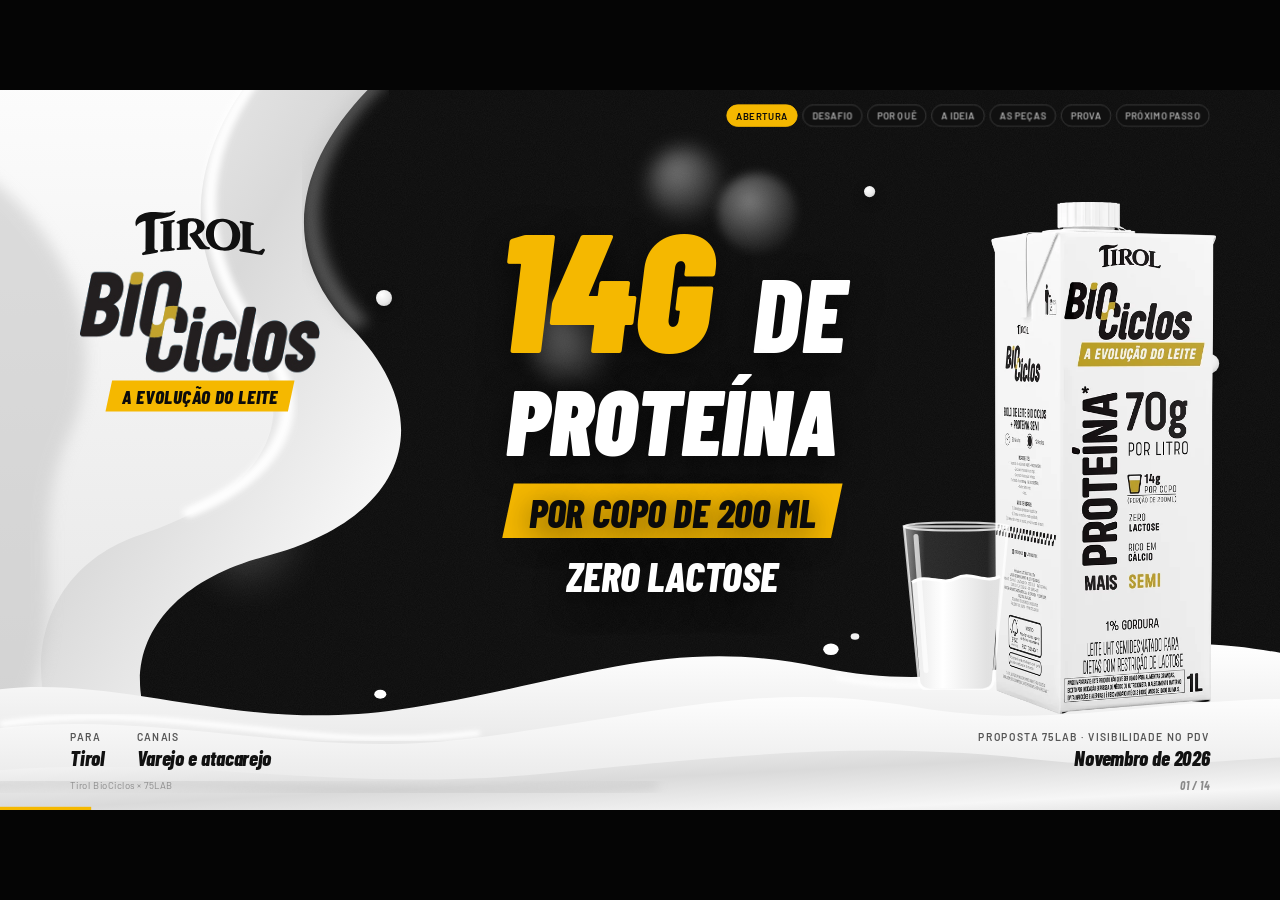
==== apresentacao/index.html @ 39fac4a0 "Display caixa de leite na tela 10 Co-Authored-By: Claude Opus 5.5 <noreply@anthropic.com> Claude-Ses" ====
<!doctype html>
<html lang="pt-BR">
<head>
<meta charset="utf-8">
<meta name="viewport" content="width=device-width, initial-scale=1">
<title>Tirol × 75LAB · Visibilidade no PDV · Proposta</title>
<meta name="description" content="Proposta da 75LAB para a Tirol: um sistema de PDV que faz o BioCiclos + Proteína ser visto, entendido e escolhido no varejo e no atacarejo.">
<meta name="robots" content="noindex">
<meta property="og:title" content="Tirol BioCiclos × 75LAB · 14 g de proteína por copo">
<meta property="og:description" content="Proposta 75LAB: o sistema de PDV que transforma o benefício do BioCiclos + Proteína em reconhecimento imediato e facilidade de escolha.">
<meta property="og:image" content="../assets/img/packs/biociclos-proteina.webp">
<meta name="theme-color" content="#0b0b0b">
<link rel="preconnect" href="https://fonts.googleapis.com">
<link rel="preconnect" href="https://fonts.gstatic.com" crossorigin>
<link href="https://fonts.googleapis.com/css2?family=Barlow+Condensed:ital,wght@0,600;0,800;1,600;1,700;1,800;1,900&family=Barlow:wght@400;500;600;700&display=swap" rel="stylesheet">
<link rel="stylesheet" href="../assets/css/deck.css?v=20261125k">
<link rel="stylesheet" href="comercial.css?v=20261125k">
</head>
<body>

<!-- elementos gráficos desenhados em SVG (inspirados no KV) -->
<svg width="0" height="0" style="position:absolute" aria-hidden="true">
  <defs>
    <linearGradient id="lg-a" x1="0" y1="0" x2="0" y2="1"><stop offset="0" stop-color="#ffffff"/><stop offset=".5" stop-color="#ececec"/><stop offset="1" stop-color="#c6c6c6"/></linearGradient>
    <linearGradient id="lg-b" x1="0" y1="0" x2="1" y2="1"><stop offset="0" stop-color="#ffffff"/><stop offset=".45" stop-color="#d9d9d9"/><stop offset=".75" stop-color="#f7f7f7"/><stop offset="1" stop-color="#cfcfcf"/></linearGradient>
    <linearGradient id="lg-c" x1="0" y1="0" x2="0" y2="1"><stop offset="0" stop-color="#fdfdfd"/><stop offset="1" stop-color="#e2e2e2"/></linearGradient>
    <linearGradient id="lg-vidro" x1="0" y1="0" x2="1" y2="0"><stop offset="0" stop-color="#fff" stop-opacity=".55"/><stop offset=".2" stop-color="#fff" stop-opacity=".12"/><stop offset=".8" stop-color="#fff" stop-opacity=".08"/><stop offset="1" stop-color="#fff" stop-opacity=".45"/></linearGradient>
    <linearGradient id="lg-leite" x1="0" y1="0" x2="1" y2="0"><stop offset="0" stop-color="#e4e4e4"/><stop offset=".35" stop-color="#ffffff"/><stop offset="1" stop-color="#d6d6d6"/></linearGradient>
    <filter id="f-suave" x="-10%" y="-10%" width="120%" height="120%"><feGaussianBlur stdDeviation="7"/></filter>
    <filter id="f-brilho" x="-10%" y="-10%" width="120%" height="120%"><feGaussianBlur stdDeviation="3"/></filter>
  </defs>
  <symbol id="onda" viewBox="0 0 1600 300" preserveAspectRatio="none">
    <path d="M0,110 C170,50 310,170 520,128 C720,88 830,10 1010,62 C1170,108 1270,36 1410,26 C1510,20 1565,52 1600,46 L1600,300 L0,300Z" fill="url(#lg-a)"/>
    <path d="M0,168 C220,112 390,212 610,172 C830,134 940,82 1120,124 C1290,164 1410,104 1600,112 L1600,300 L0,300Z" fill="url(#lg-c)"/>
    <path d="M60,150 C260,110 400,200 610,165" fill="none" stroke="#fff" stroke-width="9" stroke-linecap="round" opacity=".95" filter="url(#f-brilho)"/>
    <path d="M1030,78 C1170,118 1270,50 1410,40" fill="none" stroke="#fff" stroke-width="7" stroke-linecap="round" opacity=".9" filter="url(#f-brilho)"/>
    <path d="M0,230 C260,190 430,262 690,228 C910,200 1060,176 1260,206 C1410,228 1510,198 1600,202 L1600,300 L0,300Z" fill="url(#lg-b)" opacity=".95"/>
    <path d="M0,250 C300,220 520,280 820,246" fill="none" stroke="#bdbdbd" stroke-width="18" opacity=".35" filter="url(#f-suave)"/>
    <circle cx="1022" cy="34" r="9" fill="#fff"/><circle cx="1050" cy="14" r="5" fill="#f2f2f2"/><circle cx="498" cy="104" r="7" fill="#fff"/><circle cx="1436" cy="10" r="6" fill="#fff"/>
  </symbol>
  <symbol id="redemoinho" viewBox="0 0 600 900" preserveAspectRatio="none">
    <path d="M0,0 L440,0 C340,90 300,210 380,310 C470,420 430,530 300,570 C190,605 150,705 215,805 C245,850 205,885 160,900 L0,900Z" fill="url(#lg-b)"/>
    <path d="M0,0 L310,0 C225,110 220,225 285,325 C345,425 285,505 185,545 C95,580 65,690 115,800 C130,840 90,880 60,900 L0,900Z" fill="url(#lg-c)"/>
    <path d="M0,110 C120,190 160,330 115,440 C75,550 125,650 65,760 L0,800Z" fill="#c4c4c4" opacity=".55" filter="url(#f-suave)"/>
    <path d="M300,20 C230,120 235,230 300,330 C350,410 310,480 230,520" fill="none" stroke="#fff" stroke-width="12" stroke-linecap="round" opacity=".95" filter="url(#f-brilho)"/>
    <path d="M410,30 C330,120 320,220 390,310" fill="none" stroke="#bcbcbc" stroke-width="16" opacity=".45" filter="url(#f-suave)"/>
  </symbol>
  <!-- copo de leite -->
  <symbol id="copo-leite" viewBox="0 0 120 170">
    <path d="M16,62 C30,52 46,66 60,58 C74,50 90,64 104,56 L96,160 C95,166 90,168 84,168 L36,168 C30,168 25,166 24,160Z" fill="url(#lg-leite)"/>
    <path d="M16,62 C30,52 46,66 60,58 C74,50 90,64 104,56" fill="none" stroke="#fff" stroke-width="3"/>
    <path d="M8,6 L112,6 L97,162 C96,168 90,170 84,170 L36,170 C30,170 24,168 23,162Z" fill="url(#lg-vidro)" stroke="#fff" stroke-opacity=".75" stroke-width="2.5"/>
    <path d="M20,16 L30,150" stroke="#fff" stroke-opacity=".7" stroke-width="5" stroke-linecap="round"/>
    <ellipse cx="60" cy="6" rx="52" ry="4" fill="none" stroke="#fff" stroke-opacity=".8" stroke-width="2"/>
  </symbol>
  <!-- ícones (traço) -->
  <symbol id="i-olho" viewBox="0 0 48 48"><path d="M3 24s8-14 21-14 21 14 21 14-8 14-21 14S3 24 3 24z" fill="none" stroke="currentColor" stroke-width="3.5" stroke-linejoin="round"/><circle cx="24" cy="24" r="7" fill="currentColor"/></symbol>
  <symbol id="i-lamp" viewBox="0 0 48 48"><path d="M24 5a14 14 0 0 0-8 25.5c1.5 1.2 2.5 3 2.5 5V37h11v-1.5c0-2 1-3.8 2.5-5A14 14 0 0 0 24 5z" fill="none" stroke="currentColor" stroke-width="3.5" stroke-linejoin="round"/><path d="M18 42h12" stroke="currentColor" stroke-width="3.5" stroke-linecap="round"/></symbol>
  <symbol id="i-carrinho" viewBox="0 0 48 48"><path d="M4 7h6l5 24h24l4-16H13" fill="none" stroke="currentColor" stroke-width="3.5" stroke-linejoin="round" stroke-linecap="round"/><circle cx="18" cy="39" r="3.5" fill="currentColor"/><circle cx="35" cy="39" r="3.5" fill="currentColor"/></symbol>
  <symbol id="i-copo" viewBox="0 0 48 48"><path d="M10 6h28l-3.5 36h-21z" fill="none" stroke="currentColor" stroke-width="3.5" stroke-linejoin="round"/><path d="M12.5 20h23l-2 21h-19z" fill="currentColor"/></symbol>
  <symbol id="i-longe" viewBox="0 0 48 48"><path d="M4 24h40M36 16l8 8-8 8M12 16l-8 8 8 8" fill="none" stroke="currentColor" stroke-width="3.5" stroke-linecap="round" stroke-linejoin="round"/></symbol>
  <symbol id="i-mao" viewBox="0 0 48 48"><path d="M16 26V10a3 3 0 0 1 6 0v12V7a3 3 0 0 1 6 0v15V10a3 3 0 0 1 6 0v18c0 9-5 15-13 15-6 0-9-3-12-8l-4-7a3 3 0 0 1 5-3l4 5" fill="none" stroke="currentColor" stroke-width="3.2" stroke-linecap="round" stroke-linejoin="round"/></symbol>
  <symbol id="i-stopper" viewBox="0 0 48 48"><path d="M4 30h40" stroke="currentColor" stroke-width="3.5" stroke-linecap="round"/><rect x="18" y="8" width="14" height="22" rx="2" fill="none" stroke="currentColor" stroke-width="3.5"/><path d="M25 30v10" stroke="currentColor" stroke-width="3.5"/></symbol>
  <symbol id="i-regua" viewBox="0 0 48 48"><rect x="3" y="18" width="42" height="12" rx="2" fill="none" stroke="currentColor" stroke-width="3.5"/><path d="M11 18v6M19 18v4M27 18v6M35 18v4" stroke="currentColor" stroke-width="3"/></symbol>
  <symbol id="i-wobbler" viewBox="0 0 48 48"><path d="M24 4v14" stroke="currentColor" stroke-width="3.5" stroke-linecap="round"/><circle cx="24" cy="30" r="13" fill="none" stroke="currentColor" stroke-width="3.5"/><path d="M18 30h12" stroke="currentColor" stroke-width="3.5" stroke-linecap="round"/></symbol>
  <symbol id="i-preco" viewBox="0 0 48 48"><path d="M26 5h15v15L21 40 6 25z" fill="none" stroke="currentColor" stroke-width="3.5" stroke-linejoin="round"/><circle cx="34" cy="13" r="3" fill="currentColor"/></symbol>
  <symbol id="i-testeira" viewBox="0 0 48 48"><rect x="4" y="5" width="40" height="12" rx="2" fill="currentColor"/><path d="M8 17v26M40 17v26M8 27h32M8 37h32" stroke="currentColor" stroke-width="3.5"/></symbol>
  <symbol id="i-ponta" viewBox="0 0 48 48"><path d="M12 4h24v40H12z" fill="none" stroke="currentColor" stroke-width="3.5"/><path d="M12 14h24" stroke="currentColor" stroke-width="6"/><path d="M12 24h24M12 34h24" stroke="currentColor" stroke-width="3"/></symbol>
  <symbol id="i-caixa" viewBox="0 0 48 48"><path d="M14 4h14l6 8v32H14z" fill="none" stroke="currentColor" stroke-width="3.5" stroke-linejoin="round"/><rect x="21" y="2" width="6" height="4" fill="currentColor"/><path d="M18 22h12M18 30h8" stroke="currentColor" stroke-width="3.5" stroke-linecap="round"/></symbol>
  <symbol id="i-cereal" viewBox="0 0 48 48"><path d="M5 22h38c0 11-8 19-19 19S5 33 5 22z" fill="none" stroke="currentColor" stroke-width="3.5" stroke-linejoin="round"/><circle cx="16" cy="17" r="3" fill="currentColor"/><circle cx="25" cy="15" r="3" fill="currentColor"/><circle cx="33" cy="18" r="3" fill="currentColor"/></symbol>
  <symbol id="i-vitamina" viewBox="0 0 48 48"><path d="M12 14h24l-3 30H15z" fill="none" stroke="currentColor" stroke-width="3.5" stroke-linejoin="round"/><path d="M27 14l6-11" stroke="currentColor" stroke-width="3.5" stroke-linecap="round"/><path d="M14 24h20" stroke="currentColor" stroke-width="3"/></symbol>
  <symbol id="i-cafe" viewBox="0 0 48 48"><path d="M7 16h28v14a12 12 0 0 1-12 12h-4A12 12 0 0 1 7 30z" fill="none" stroke="currentColor" stroke-width="3.5"/><path d="M35 20h3a5 5 0 0 1 0 10h-3" fill="none" stroke="currentColor" stroke-width="3.5"/><path d="M15 4c-2 3 2 5 0 8M23 4c-2 3 2 5 0 8" fill="none" stroke="currentColor" stroke-width="3" stroke-linecap="round"/></symbol>
  <symbol id="i-ferramenta" viewBox="0 0 48 48"><path d="M30 6a10 10 0 0 0-9 14L6 35l7 7 15-15a10 10 0 0 0 14-9l-6 6-6-2-2-6z" fill="none" stroke="currentColor" stroke-width="3.5" stroke-linejoin="round"/></symbol>
  <symbol id="i-recarga" viewBox="0 0 48 48"><path d="M40 24a16 16 0 1 1-5-11.6M40 6v10H30" fill="none" stroke="currentColor" stroke-width="3.5" stroke-linecap="round" stroke-linejoin="round"/></symbol>
  <symbol id="i-leve" viewBox="0 0 48 48"><path d="M6 40C10 18 24 8 42 6c-2 18-12 32-34 36" fill="none" stroke="currentColor" stroke-width="3.5" stroke-linejoin="round"/><path d="M8 40L28 20" stroke="currentColor" stroke-width="3.5" stroke-linecap="round"/></symbol>
  <symbol id="i-troca" viewBox="0 0 48 48"><path d="M8 16h30l-7-7M40 32H10l7 7" fill="none" stroke="currentColor" stroke-width="3.5" stroke-linecap="round" stroke-linejoin="round"/></symbol>
  <symbol id="i-plano" viewBox="0 0 48 48"><path d="M4 14l20-8 20 8-20 8z M4 24l20 8 20-8 M4 34l20 8 20-8" fill="none" stroke="currentColor" stroke-width="3.2" stroke-linejoin="round"/></symbol>
</svg>

<div id="stage" aria-live="polite">

  <header id="topo">
    <div class="marcas"><img src="../assets/img/logos/tirol-preto.svg" alt="Tirol"><span>×</span><img class="lab" src="../assets/img/logos/75lab-logo-preto.svg" alt="75LAB"></div>
    <nav id="trilha" aria-label="Capítulos"></nav>
  </header>
  <div class="zona ant" aria-hidden="true"></div>
  <div class="zona prox" aria-hidden="true"></div>

  <!-- 01 ===================================================== CAPA -->
  <section class="slide capa dark" id="capa" data-cap="Abertura" data-title="Tirol BioCiclos × 75LAB">
    <svg class="leite lado" aria-hidden="true" style="--p:-10"><use href="#redemoinho"/></svg>
    <svg class="leite baixo" aria-hidden="true" style="height:240px"><use href="#onda"/></svg>
    <span class="gota flut" style="--p:40;left:470px;top:250px;width:20px;height:20px"></span>
    <span class="gota flut d2" style="--p:40;left:1080px;top:120px;width:14px;height:14px"></span>
    <span class="gota flut d3" style="--p:40;left:1500px;top:330px;width:24px;height:24px"></span>
    <div class="lock rv" style="--p:-14">
      <img class="t" src="../assets/img/logos/tirol-preto.svg" alt="Tirol">
      <img class="b so-desk" src="../assets/img/logos/biociclos-preto.png" alt="BioCiclos"><img class="b so-m" src="../assets/img/logos/biociclos-branco.png" alt="BioCiclos">
      <div class="tag-evo"><span>A evolução do leite</span></div>
    </div>
    <div class="kvtxt rv" style="--p:-8">
      <span class="n">14G <small>DE</small></span>
      <span class="p">Proteína</span>
      <span class="faixa"><span>Por copo de 200 ml</span></span>
      <span class="zl">Zero lactose</span>
    </div>
    <img class="pack rv flut" style="--p:22" src="../assets/img/packs/biociclos-proteina.webp" alt="Embalagem Tirol BioCiclos + Proteína, 1 litro">
    <svg class="copo rv" style="--p:34" viewBox="0 0 120 170" aria-hidden="true"><use href="#copo-leite"/></svg>
    <div class="meta rv">
      <div>Para<b>Tirol</b></div>
      <div>Canais<b>Varejo e atacarejo</b></div>
      <div class="prop">Proposta 75LAB · Visibilidade no PDV<b>Novembro de 2026</b></div>
    </div>
    <aside class="roteiro">Obrigado pelo tempo. Vocês nos pediram materiais para dar mais visibilidade ao BioCiclos + Proteína no varejo e no atacarejo. A nossa resposta cabe nesta tela: 14 g de proteína por copo de 200 ml, zero lactose, com a cara do BioCiclos. Em seguida: o desafio, por que agora, a ideia, as peças no PDV, como provamos e o próximo passo.</aside>
  </section>

  <!-- 02 ===================================================== QUEM SOMOS -->
  <section class="slide" id="quem" data-cap="Abertura" data-title="Quem é a 75LAB">
    <span class="marca-dagua" aria-hidden="true" style="--p:-30">75</span>
    <div class="quem-grid">
      <div>
        <p class="eyebrow rv"><span>Quem somos</span></p>
        <h2 class="rv" style="font-size:78px">Não somos agência. <em>Somos aceleradora de trade.</em></h2>
        <div class="fluxo-75 rv"><span>Intenção</span><span>Imersão</span><span>Solução</span><span>Execução</span><span class="ok">Resultado</span></div>
      </div>
      <div class="nums rv">
        <div><b><span data-conta="95">95</span><small>%</small></b><span>projetos aprovados</span></div>
        <div><b>−<span data-conta="25">25</span><small>%</small></b><span>no custo de produção</span></div>
        <div><b><span data-conta="15">15</span> mil<small>+</small></b><span>PDVs positivados</span></div>
        <div><b><span data-conta="15">15</span><small>+</small></b><span>anos de trade</span></div>
      </div>
    </div>
    <div class="logos rv" style="margin-top:20px">
      <div><img src="../assets/img/clientes/parmalat.png" alt="Parmalat"></div>
      <div><img src="../assets/img/clientes/polenghi.png" alt="Polenghi"></div>
      <div><img src="../assets/img/clientes/3coracoes.png" alt="3 Corações"></div>
      <div><img src="../assets/img/clientes/unilever.png" alt="Unilever"></div>
      <div><img src="../assets/img/clientes/hersheys.png" alt="Hershey’s"></div>
      <div><img src="../assets/img/clientes/seara.png" alt="Seara"></div>
      <div><img src="../assets/img/clientes/madalena.png" alt="Madalena"></div>
    </div>
    <aside class="roteiro">Antes da proposta, quem somos. A 75LAB não é uma agência tradicional, é uma aceleradora de trade: partimos da intenção da marca, fazemos imersão, desenhamos a solução, executamos e entregamos resultado. São 95% dos projetos aprovados, até 25% a menos no custo de produção, mais de 15 mil pontos de venda positivados e mais de 15 anos de trade. E conhecemos bem o corredor de lácteos: Parmalat, Polenghi e 3 Corações estão na nossa carteira.</aside>
  </section>

  <!-- 03 ===================================================== DESAFIO -->
  <section class="slide dark" id="desafio" data-cap="Desafio" data-title="O desafio">
    <span class="marca-dagua" aria-hidden="true" style="--p:-30">?</span>
    <p class="eyebrow rv"><span>O desafio</span></p>
    <p class="pedido rv">O pedido: <s>réguas, stoppers, blocos de marca e testeiras</s> → o que vamos resolver:</p>
    <p class="frase rv" style="font-size:58px;color:#fff;margin-top:14px;max-width:1350px">O shopper pode estar aberto a um leite com mais proteína, mas <em>não consegue perceber, entender e justificar</em> essa escolha enquanto compra leite.</p>
    <div class="passos3">
      <div class="on rv"><svg class="ico"><use href="#i-olho"/></svg><span class="n">01</span><h3>Ser visto</h3><p>A caixa branca se perde entre outras caixas claras do corredor.</p></div>
      <div class="on rv"><svg class="ico"><use href="#i-lamp"/></svg><span class="n">02</span><h3>Ser entendido</h3><p>“70 g por litro” exige conta. A porção do dia a dia não.</p></div>
      <div class="on rv"><svg class="ico"><use href="#i-carrinho"/></svg><span class="n">03</span><h3>Ser escolhido</h3><p>Leite é compra no automático, e o preço é comparado.</p></div>
    </div>
    <aside class="roteiro">O pedido de vocês foi claro: réguas, stoppers, blocos de marca e testeiras. Mas o problema não é falta de material. O shopper pode até estar aberto a um leite com mais proteína, mas no corredor ele está comprando leite, no automático. Então organizamos o trabalho em três tarefas: ser visto, porque a caixa branca se perde entre outras caixas claras; ser entendido, porque 70 g por litro exige conta; e ser escolhido, porque leite é compra habitual e o preço é comparado.</aside>
  </section>

  <!-- 04 ===================================================== POR QUE AGORA -->
  <section class="slide" id="agora" data-cap="Por quê" data-title="Por que agora">
    <p class="eyebrow rv"><span>Por que agora</span></p>
    <h2 class="rv">A proteína entrou na rotina. <em>E na gôndola de todo mundo.</em></h2>
    <div class="corpo">
      <div class="split" style="grid-template-columns:.8fr 1.4fr;gap:60px;align-items:center">
        <div style="display:grid;gap:30px">
          <div class="stat rv"><b>+<span data-conta="12">12</span><small>%</small></b><p>em valor para produtos com proteína adicionada, no ano móvel até o 1º trimestre de 2026.</p></div>
          <div class="stat rv"><b><span data-conta="21">21</span><small>% dos lares</small></b><p>12,8 milhões de lares já compram produtos com proteína adicionada.</p></div>
        </div>
        <div class="rv">
          <h4 style="margin-bottom:16px">Proteína comunicada por copo de 200 ml · leite UHT 1 L</h4>
          <div class="barras">
            <div class="barra tirol"><div class="nome">Tirol BioCiclos<small>+ Proteína · zero lactose</small></div><div class="trilho"><div class="val" style="width:100%">14 g</div></div></div>
            <div class="barra"><div class="nome">Camponesa<small>Proteína Zero Lactose</small></div><div class="trilho"><div class="val" style="width:100%">14 g</div></div></div>
            <div class="barra"><div class="nome">Itambé<small>Protein · zero lactose</small></div><div class="trilho"><div class="val" style="width:71.4%">10 g</div></div></div>
            <div class="barra"><div class="nome">Piracanjuba<small>Zero Lactose +Protein</small></div><div class="trilho"><div class="val" style="width:71.4%">10 g</div></div></div>
          </div>
        </div>
      </div>
      <div class="insight-bar rv"><svg class="ico" style="width:46px;height:46px;color:var(--y);flex:none"><use href="#i-lamp"/></svg><p class="frase">Quando todos falam de proteína, <em>o número sozinho deixa de diferenciar.</em></p></div>
      <p class="nota rv" style="margin-top:0">Worldpanel by Numerator, 13/10/2026 (proteína adicionada em diversas categorias, não só leite UHT); páginas oficiais de produto, consultadas em 19/11/2026. Piracanjuba comunica 10 g de proteína.</p>
    </div>
    <aside class="roteiro">Por que agora. A proteína saiu da academia e entrou na rotina: produtos com proteína adicionada cresceram 12% em valor e já estão em 21% dos lares, segundo a Worldpanel. E o estudo destaca que quem compra quer clareza da quantidade por porção. O outro lado é que a gôndola ficou cheia de proteína: a Camponesa comunica os mesmos 14 g por copo; Itambé e Piracanjuba, 10 g. O número continua importante, mas sozinho não diferencia. O que diferencia é a Tirol ser dona da associação entre marca, benefício e presença na gôndola.</aside>
  </section>

  <!-- 05 ===================================================== A IDEIA -->
  <section class="slide dark" id="ideia" data-cap="A ideia" data-title="A ideia">
    <svg class="leite baixo" aria-hidden="true" style="height:190px"><use href="#onda"/></svg>
    <p class="eyebrow rv"><span>A ideia</span></p>
    <h2 class="rv">Traduzir o benefício para <em>o copo de todo dia</em>.</h2>
    <div class="corpo">
      <div class="split" style="grid-template-columns:1fr 1.05fr;gap:50px;align-items:center">
        <div>
          <div class="traduz2 rv">
            <div class="de"><span class="num">70 g</span><small>por litro</small></div>
            <div class="seta">→</div>
            <svg class="copo flut" viewBox="0 0 120 170" aria-hidden="true"><use href="#copo-leite"/></svg>
            <div class="para">14 g<small>por copo de 200 ml</small></div>
          </div>
          <p class="rv" style="margin-top:24px;max-width:600px">O mesmo benefício da embalagem, na medida que o consumidor vive. Sempre “14 g” junto de “200 ml”, com <b style="color:#fff">zero lactose</b> como apoio.</p>
        </div>
        <div class="camadas">
          <div class="c1 rv"><h4>Mensagem principal</h4><div><div class="t">14 g no seu dia</div><p>Proteína na porção cotidiana, sem linguagem de academia.</p></div></div>
          <div class="rv"><h4>Reconhecimento</h4><div><div class="t">A evolução do leite</div><p>O território BioCiclos liga o PDV à linha e à embalagem.</p></div></div>
          <div class="rv"><h4>Camada funcional</h4><div><div class="t">Escolha sem dúvidas</div><p>Produto, benefício e preço numa única área de decisão.</p></div></div>
        </div>
      </div>
    </div>
    <aside class="roteiro">A ideia começa por uma tradução. A embalagem diz 70 g por litro, o que está correto, mas pede conta. Ninguém bebe um litro de uma vez; as pessoas bebem um copo. Então a mensagem do PDV é 14 g por copo de 200 ml, sempre com a porção junto do número, e zero lactose como apoio. Em cima disso, três camadas: a mensagem principal, 14 g no seu dia; o reconhecimento, com o território que a linha já tem, A evolução do leite; e a camada funcional, a escolha sem dúvidas, com produto, benefício e preço na mesma área de decisão.</aside>
  </section>

  <!-- 06 ===================================================== SISTEMA -->
  <section class="slide" id="sistema" data-cap="As peças" data-title="O sistema de peças">
    <p class="eyebrow rv"><span>Como vira PDV</span></p>
    <h2 class="rv">Uma linguagem, <em>duas arquiteturas</em>.</h2>
    <div class="corpo">
      <div class="sist">
        <div class="lado-c v rv">
          <span class="dist"><svg class="ico"><use href="#i-mao"/></svg> De perto · 1 a 3 m</span>
          <h3>Varejo · bloco de decisão</h3>
          <ul>
            <li><i><svg class="ico"><use href="#i-stopper"/></svg></i><div>Display retrátil e stopper<span>Param o olhar no trilho de preço.</span></div></li>
            <li><i><svg class="ico"><use href="#i-wobbler"/></svg></i><div>Wobblers de ocasião<span>Mostram onde os 14 g entram no dia.</span></div></li>
            <li><i><svg class="ico"><use href="#i-regua"/></svg></i><div>Régua e preço<span>Organizam a área de decisão.</span></div></li>
          </ul>
        </div>
        <div class="centro rv">
          <div class="anel" style="--p:14"><img class="pk flut" src="../assets/img/packs/biociclos-proteina.webp" alt="Embalagem BioCiclos + Proteína"></div>
          <img class="lg" src="../assets/img/logos/biociclos-preto.png" alt="BioCiclos">
          <p>Mesmo código visual<small>nos dois canais</small></p>
        </div>
        <div class="lado-c a rv">
          <span class="dist"><svg class="ico"><use href="#i-longe"/></svg> De longe · 5 a 8 m</span>
          <h3>Atacarejo · bloco de visibilidade</h3>
          <ul>
            <li><i><svg class="ico"><use href="#i-testeira"/></svg></i><div>Testeira<span>O KV no tamanho do corredor.</span></div></li>
            <li><i><svg class="ico"><use href="#i-ponta"/></svg></i><div>Ponta de gôndola<span>Bloco completo onde há espaço.</span></div></li>
            <li><i><svg class="ico"><use href="#i-caixa"/></svg></i><div>Display caixa de leite<span>A embalagem vira ponto de venda.</span></div></li>
          </ul>
        </div>
      </div>
    </div>
    <aside class="roteiro">Como isso vira ponto de venda. Uma só linguagem visual, o bloco BioCiclos, com duas arquiteturas. No varejo, o bloco é de decisão: o shopper está a um ou três metros, então usamos stoppers no trilho de preço, wobblers de ocasião e régua com preço. No atacarejo, o bloco é de visibilidade: o shopper decide de cinco a oito metros, então usamos testeira, ponta de gôndola e display de chão. Não é a mesma peça redimensionada; é a mesma linguagem para distâncias diferentes.</aside>
  </section>

  <!-- 07 ===================================================== GÔNDOLA -->
  <!-- 07 ===================================================== ABERTURA DAS PEÇAS -->
  <section class="slide dark" id="pecas" data-cap="As peças" data-title="As peças">
    <svg class="leite baixo" aria-hidden="true" style="height:170px"><use href="#onda"/></svg>
    <span class="gota flut" style="--p:40;left:820px;top:170px;width:16px;height:16px"></span>
    <span class="gota flut d2" style="--p:40;left:1470px;top:640px;width:22px;height:22px"></span>
    <div class="pecas-intro">
      <div class="pi-txt">
        <p class="eyebrow rv"><span>As peças</span></p>
        <h2 class="rv" style="font-size:84px;line-height:1">Do corredor <em>à mão do shopper</em>.</h2>
        <p class="rv" style="margin-top:18px;max-width:560px">Seis peças com a mesma linguagem do KV, pensadas para cada distância de leitura e para a operação real da loja.</p>
        <div class="pi-grupos rv">
          <div><span class="pi-dist"><svg class="ico"><use href="#i-mao"/></svg> Varejo · de perto</span>
            <ul><li><i>1</i>Display retrátil</li><li><i>2</i>Stopper 3D</li><li><i>3</i>Wobblers de ocasião</li></ul></div>
          <div><span class="pi-dist"><svg class="ico"><use href="#i-longe"/></svg> Atacarejo · de longe</span>
            <ul><li><i>4</i>Testeira sobre o volume</li><li><i>5</i>Ponta de gôndola</li><li><i>6</i>Display caixa de leite</li></ul></div>
        </div>
      </div>
      <div class="pi-colagem" aria-hidden="true">
        <figure class="slot foto f1 rv" data-slot="testeira-atacarejo" style="--p:10"><div class="vazio"></div></figure>
        <figure class="slot foto f2 rv" data-slot="display-retratil-aberto" style="--p:26"><div class="vazio"></div></figure>
        <figure class="slot foto f3 rv" data-slot="ponta-gondola" style="--p:16"><div class="vazio"></div></figure>
        <figure class="slot foto f4 rv" data-slot="stopper-copo" style="--p:34"><div class="vazio"></div></figure>
        <div class="pi-selo rv" style="--p:44"><b>6</b><span>peças<br>2 canais<br>3 kits</span></div>
      </div>
    </div>
    <aside class="roteiro">Agora, as peças. São seis, todas com a mesma linguagem do key visual, e cada uma pensada para uma distância de leitura. No varejo, de perto: o display retrátil, o stopper 3D e os wobblers de ocasião. No atacarejo, de longe: a testeira sobre o volume, a ponta de gôndola e o display em forma de caixa de leite. Elas se combinam em três kits, conforme o tamanho e o potencial de cada loja. Vamos ver uma a uma.</aside>
  </section>

  <section class="slide" id="gondola" data-cap="As peças" data-title="Varejo: display retrátil">
    <p class="eyebrow rv"><span>Varejo · display retrátil</span></p>
    <h2 class="rv">Fechado, ele sinaliza. <em>Puxado, ele explica.</em></h2>
    <div class="corpo">
      <div class="retr">
        <figure class="slot rv" data-slot="display-retratil-fechado"><span class="num">1</span><figcaption><span>Fechado no trilho</span></figcaption><div class="vazio"><b>Display retrátil fechado</b>assets/img/mpdv/display-retratil-fechado.webp</div></figure>
        <div class="seta-retr rv" aria-hidden="true"><span>Puxe</span><svg class="ico"><use href="#i-mao"/></svg></div>
        <figure class="slot rv" data-slot="display-retratil-aberto"><span class="num">2</span><figcaption class="y"><span>Aberto na mão</span></figcaption><div class="vazio"><b>Display retrátil aberto</b>assets/img/mpdv/display-retratil-aberto.webp</div></figure>
        <div class="retr-txt">
          <div class="passo rv"><i>1</i><div><h3>Sinaliza</h3><p>A mini embalagem BioCiclos e o copo “14 g por copo de 200 ml” ficam no trilho, ao lado do preço.</p></div></div>
          <div class="passo rv"><i>2</i><div><h3>Convida</h3><p>O “Puxe” transforma o olhar em gesto: o shopper interage com a marca.</p></div></div>
          <div class="passo rv"><i>3</i><div><h3>Explica</h3><p>A tira mostra café da manhã, vitamina e café com leite, com zero lactose, cálcio e 1% de gordura.</p></div></div>
          <div class="passo rv"><i>4</i><div><h3>Recolhe</h3><p>Ao soltar, volta ao lugar: não cobre o preço nem atrapalha a reposição.</p></div></div>
        </div>
      </div>
    </div>
    <aside class="roteiro">A primeira peça de gôndola é o display retrátil. Fechado, ele sinaliza: uma mini embalagem BioCiclos presa no trilho, ao lado do preço, com um copo que diz 14 g de proteína por copo de 200 ml. Quando o shopper puxa, ele explica: a tira desce mostrando onde esse leite entra no dia, no café da manhã, na vitamina e no café com leite, junto com zero lactose, cálcio e 1% de gordura. Ao soltar, ele recolhe sozinho, sem cobrir o preço e sem atrapalhar a reposição. É uma peça pequena que transforma o olhar em interação.</aside>
  </section>

  <!-- 08 ===================================================== WOBBLERS E STOPPER 3D -->
  <section class="slide dark" id="ocasioes" data-cap="As peças" data-title="Varejo: wobblers e stopper 3D">
    <p class="eyebrow rv"><span>Varejo · proteína na rotina</span></p>
    <h2 class="rv">Mostrar onde os 14 g entram <em>no dia a dia</em>.</h2>
    <div class="corpo">
      <div class="wob2">
        <div class="esq-w">
          <figure class="slot contain rv" data-slot="wobblers" style="background:#e9e9e5"><figcaption class="y"><span>Wobblers de ocasião</span></figcaption><div class="vazio"><b>Wobblers de ocasião</b>assets/img/mpdv/wobblers.jpg</div></figure>
          <div class="ocas3">
            <div class="rv"><svg class="ico"><use href="#i-cereal"/></svg><div><h3>No café da manhã</h3><p>A ocasião mais natural.</p></div></div>
            <div class="rv"><svg class="ico"><use href="#i-vitamina"/></svg><div><h3>Na vitamina</h3><p>Rotina mais nutritiva.</p></div></div>
            <div class="rv"><svg class="ico"><use href="#i-cafe"/></svg><div><h3>No café com leite</h3><p>O hábito de todo dia.</p></div></div>
          </div>
        </div>
        <figure class="slot rv" data-slot="stopper-copo"><figcaption class="y"><span>Stopper 3D</span></figcaption><div class="vazio"><b>Stopper 3D</b>assets/img/mpdv/stopper-copo.jpg</div></figure>
      </div>
    </div>
    <aside class="roteiro">Os wobblers trabalham a proteína na rotina. Em vez de falar com o atleta, mostram onde os 14 g entram no dia: no café da manhã, na vitamina e no café com leite. É assim que o produto conversa com quem compra leite por hábito. Cada wobbler leva a assinatura BioCiclos e a faixa com os 14 g por copo de 200 ml. Ao lado, o stopper 3D: a embalagem serve o copo e a porção de 200 ml vira imagem, sem cobrir o preço.</aside>
  </section>

  <!-- 09 ===================================================== ATACAREJO E DESTAQUE -->
  <section class="slide" id="atacarejo" data-cap="As peças" data-title="Atacarejo e lojas estratégicas">
    <p class="eyebrow rv"><span>Atacarejo e lojas estratégicas</span></p>
    <h2 class="rv">A mensagem precisa <em>chegar antes do shopper</em>.</h2>
    <div class="corpo">
      <div class="ata">
        <figure class="slot s1 rv" data-slot="testeira-atacarejo"><figcaption class="y"><span>Testeira sobre o volume</span></figcaption><div class="vazio"><b>Testeira de atacarejo</b>assets/img/mpdv/testeira-atacarejo.jpg</div></figure>
        <figure class="slot s2 rv" data-slot="ponta-gondola"><figcaption><span>Ponta de gôndola</span></figcaption><div class="vazio"><b>Ponta de gôndola</b>assets/img/mpdv/ponta-gondola.jpg</div></figure>
        <figure class="slot s3 rv" data-slot="display-chao"><figcaption class="y"><span>Display caixa de leite</span></figcaption><div class="vazio"><b>Display caixa de leite</b>assets/img/mpdv/display-chao.jpg</div></figure>
        <div class="txt">
          <div class="card preto rv"><span class="k">Leitura a 5–8 m</span><p>Tirol BioCiclos, 14 g por copo e zero lactose: o KV no tamanho do corredor.</p></div>
          <div class="card rv"><span class="k">Reposição livre</span><p>Não bloqueia mercadoria nem reabastecimento; respeita empilhamento e regras da rede.</p></div>
          <div class="card rv"><span class="k">Preço à vista</span><p>Embalagens e preço da loja continuam visíveis.</p></div>
          <div class="card rv"><span class="k">Cluster A</span><p>Ponta e display entram onde há espaço negociado e volume que justifique.</p></div>
        </div>
      </div>
    </div>
    <aside class="roteiro">No atacarejo, a lógica muda: o corredor é maior, o produto está em volume e o shopper decide andando. A mensagem precisa chegar antes dele. A testeira leva o key visual para o tamanho do corredor, lida de cinco a oito metros, sem bloquear mercadoria nem reposição e com o preço visível. Nas lojas estratégicas, onde há espaço negociado, o bloco cresce: a ponta de gôndola com o KV completo e o display em forma de caixa de leite, que transforma o próprio produto em ponto de venda.</aside>
  </section>

  <!-- 10 ===================================================== KITS -->
  <section class="slide dark" id="kits" data-cap="As peças" data-title="Kits por loja">
    <p class="eyebrow rv"><span>Como escala</span></p>
    <h2 class="rv">O kit certo para cada loja, <em>feito para a operação real</em>.</h2>
    <div class="corpo">
      <div class="kits3">
        <div class="card a rv"><span class="lt">A</span><h3>Estratégico</h3><p>Alto volume, espaço negociado e maior investimento.</p><div class="nivel"><i class="on"></i><i class="on"></i><i class="on"></i></div><div class="pecas"><span>Ponta de gôndola</span><span>Display caixa de leite</span><span>Testeira</span><span>Display retrátil</span><span>Wobblers</span></div></div>
        <div class="card rv"><span class="lt">B</span><h3>Intermediário</h3><p>Espaço limitado, mas exposição regular.</p><div class="nivel"><i class="on"></i><i class="on"></i><i></i></div><div class="pecas"><span>Display retrátil</span><span>Stopper 3D</span><span>Wobblers</span><span>Régua</span></div></div>
        <div class="card rv"><span class="lt">C</span><h3>Compacto</h3><p>Pouca área e restrição de instalação.</p><div class="nivel"><i class="on"></i><i></i><i></i></div><div class="pecas"><span>Display retrátil</span><span>Régua curta</span><span>Suporte de preço</span></div></div>
      </div>
      <div class="oper rv">
        <div><svg class="ico"><use href="#i-ferramenta"/></svg>Instala sem ferramenta</div>
        <div><svg class="ico"><use href="#i-preco"/></svg>Porta-preço livre</div>
        <div><svg class="ico"><use href="#i-recarga"/></svg>Reposição sem desmontar</div>
        <div><svg class="ico"><use href="#i-troca"/></svg>Comunicação substituível</div>
        <div><svg class="ico"><use href="#i-plano"/></svg>Transporte planificado</div>
        <div><svg class="ico"><use href="#i-leve"/></svg>Sem LED, telas ou sensores</div>
      </div>
    </div>
    <aside class="roteiro">Para escalar, nem toda loja recebe tudo. Três clusters: A, as lojas estratégicas, com ponta, display, testeira e as peças de gôndola; B, as intermediárias, com stoppers, wobblers e régua; C, as compactas, com o stopper embalagem, régua curta ou suporte de preço. E toda peça é pensada para a loja real: instala sem ferramenta, deixa o preço livre, permite reposição sem desmontar, tem comunicação substituível e viaja planificada. Deixamos de fora, por enquanto, LED, telas e sensores, que custam mais e não têm ganho comprovado nesta decisão.</aside>
  </section>

  <!-- 11 ===================================================== PROVA -->
  <section class="slide" id="prova" data-cap="Prova" data-title="Como provamos">
    <p class="eyebrow rv"><span>Como provamos</span></p>
    <h2 class="rv">Testar a leitura antes de produzir. <em>Medir a venda depois de instalar.</em></h2>
    <div class="corpo" style="gap:26px">
      <div class="corredor rv">
        <div class="linha"></div>
        <div class="pts">
          <div class="pt"><div class="bola"><svg class="ico"><use href="#i-olho"/></svg></div><b>5 m</b><h3>Reconhece?</h3><p>Marca e benefício aparecem no corredor.</p></div>
          <div class="pt"><div class="bola"><svg class="ico"><use href="#i-lamp"/></svg></div><b>1 m</b><h3>Entende?</h3><p>“14 g por copo de 200 ml” sem ambiguidade.</p></div>
          <div class="pt"><div class="bola"><svg class="ico"><use href="#i-mao"/></svg></div><b>0 m</b><h3>Escolhe?</h3><p>Produto, zero lactose, preço e retirada claros.</p></div>
        </div>
      </div>
      <div class="prova2">
        <div class="fr4 rv">
          <div class="card preto"><h3>Negócio</h3><ul><li>Sell-out e giro por PDV</li><li>Incremento contra controle</li></ul></div>
          <div class="card"><h3>Trade</h3><ul><li>Presença e frentes</li><li>Disponibilidade e ruptura</li></ul></div>
          <div class="card"><h3>Shopper</h3><ul><li>Reconhecimento de marca</li><li>Compreensão do benefício</li></ul></div>
          <div class="card"><h3>Operação</h3><ul><li>Tempo de instalação</li><li>Integridade das peças</li></ul></div>
        </div>
        <div class="pil rv">
          <h3>Piloto: teste × controle</h3>
          <div class="grupos">
            <div><small>Com o sistema</small><div class="lojas ativa"><i></i><i></i><i></i><i></i><i></i><i></i><i></i><i></i></div></div>
            <div><small>Sem alteração</small><div class="lojas"><i></i><i></i><i></i><i></i><i></i><i></i><i></i><i></i></div></div>
          </div>
          <p>Controlando preço, estoque e promoções. Metas definidas <b style="color:var(--y)">depois do baseline</b>, nunca antes.</p>
        </div>
      </div>
    </div>
    <aside class="roteiro">Como provamos, em duas etapas. Antes de produzir, testamos a leitura em três distâncias: a cinco metros, a marca e o benefício aparecem? A um metro, os 14 g por copo de 200 ml ficam claros? Na mão, produto, zero lactose e preço estão à vista? Depois de instalar, medimos negócio, trade, shopper e operação, num piloto com lojas teste e lojas de controle comparáveis. Assim a diferença pode ser atribuída ao PDV. E não prometemos crescimento antes de conhecer o baseline: primeiro medimos, depois definimos a meta com vocês.</aside>
  </section>

  <!-- 12 ===================================================== CAMINHO -->
  <section class="slide dark" id="caminho" data-cap="Próximo passo" data-title="O caminho">
    <span class="marca-dagua" aria-hidden="true" style="--p:-30">7</span>
    <p class="eyebrow rv"><span>O caminho</span></p>
    <h2 class="rv">Da descoberta à escala, <em>com aprovação em cada etapa</em>.</h2>
    <div class="corpo" style="justify-content:center">
      <div class="road rv">
        <div class="on"><div class="pt">01</div><h3>Descoberta</h3><p>Fotos, medidas, redes, ativos e regras.</p><p class="out">Restrições confirmadas.</p></div>
        <div><div class="pt">02</div><h3>Estratégia</h3><p>Hierarquia, claim e território.</p><p class="out">Direção aprovada.</p></div>
        <div><div class="pt">03</div><h3>Criação</h3><p>Peças de varejo e atacarejo.</p><p class="out">Mockups finais.</p></div>
        <div><div class="pt">04</div><h3>Protótipo</h3><p>Fixação, leitura e reposição.</p><p class="out">Protótipo validado.</p></div>
        <div><div class="pt">05</div><h3>Piloto</h3><p>Lojas teste e controle.</p><p class="out">Dados de execução e venda.</p></div>
        <div><div class="pt">06</div><h3>Aprendizado</h3><p>Ajustes por canal.</p><p class="out">Critérios de expansão.</p></div>
        <div class="on"><div class="pt">07</div><h3>Escala</h3><p>Replicação nos PDVs aprovados.</p><p class="out">Sistema padronizado.</p></div>
      </div>
      <div class="aprov rv" style="margin-top:44px"><span>Aprovação Tirol em cada etapa</span></div>
    </div>
    <aside class="roteiro">O caminho tem sete etapas, cada uma com uma aprovação de vocês. Começa pela descoberta, com fotos, medidas e regras das redes. Depois estratégia, criação das peças, protótipo testado em leitura e reposição, piloto com lojas teste e controle, aprendizado e, só então, escala para os PDVs aprovados. O calendário a gente monta junto, conforme aprovações e orçamento.</aside>
  </section>

  <!-- 13 ===================================================== PRÓXIMO PASSO -->
  <section class="slide dark" id="proximo" data-cap="Próximo passo" data-title="Próximo passo">
    <svg class="leite baixo" aria-hidden="true" style="height:230px"><use href="#onda"/></svg>
    <p class="eyebrow rv"><span>Próximo passo</span></p>
    <h2 class="rv">A oportunidade não está na peça mais chamativa. <em>Está no sistema que faz a Tirol ser escolhida.</em></h2>
    <div class="corpo" style="gap:16px">
      <div class="passos rv">
        <div><i>AGORA</i><h3>Insumos</h3><p>Fotos, medidas, claims e arquivos oficiais para começar.</p></div>
        <div><i>EM SEGUIDA</i><h3>Peças finais</h3><p>Ajuste por canal, com materiais e viabilidade.</p></div>
        <div><i>COM PROVA</i><h3>Piloto e escala</h3><p>Lojas teste e controle; expansão com resultado.</p></div>
      </div>
      <div class="pedimos rv">
        <div><span><b>Fotos e vídeo do PDV</b>Dos dois canais.</span></div>
        <div><span><b>Medidas e planogramas</b>Prateleiras e volumes.</span></div>
        <div><span><b>Claims aprovados</b>Rótulo e textos vigentes.</span></div>
        <div><span><b>Arquivos oficiais</b>Logos e embalagem aberta.</span></div>
        <div><span><b>Regras das redes</b>Fixação e reposição.</span></div>
        <div><span><b>Orçamento</b>Custo-alvo por cluster.</span></div>
        <div><span><b>Preço e abastecimento</b>Referências por rede.</span></div>
        <div><span><b>Critérios do piloto</b>Lojas e janela de avaliação.</span></div>
      </div>
    </div>
    <div class="fim">
      <div class="cta rv"><a class="prim" href="https://wa.me/5511986765634?text=Ol%C3%A1!%20Vi%20a%20proposta%20da%2075LAB%20para%20Tirol%20BioCiclos%20e%20quero%20conversar%20sobre%20os%20pr%C3%B3ximos%20passos." target="_blank" rel="noopener"><span>Conversar com a 75LAB</span></a><a class="sec" href="../"><span>Planejamento completo</span></a></div>
      <p class="contatos rv" style="text-align:right"><b>Caique Becker</b> · <a href="mailto:caique.becker@75lab.com.br">caique.becker@75lab.com.br</a><br><b>Daniel Coimbra</b> · <a href="mailto:daniel.coimbra@75lab.com.br">daniel.coimbra@75lab.com.br</a><br>75lab.com.br · (11) 98676-5634</p>
    </div>
    <aside class="roteiro">Fechando. A oportunidade não está na peça mais chamativa, está num sistema que faz o shopper identificar a Tirol, entender o benefício e encontrar o produto sem esforço. O próximo passo é simples: com os insumos de vocês, fotos e medidas das lojas, claims aprovados, arquivos oficiais, regras das redes e orçamento, ajustamos as peças por canal. Depois, piloto com lojas teste e controle e escala com prova. O botão leva direto ao nosso WhatsApp.</aside>
  </section>

  <footer id="rodape"><span id="tit"></span><span class="num" id="num"></span></footer>
  <div id="barra"></div>

  <div id="fala" role="note" aria-label="Roteiro de fala"><h4>Roteiro de fala · tecla N</h4><p></p></div>

  <div class="indice" id="indice" role="dialog" aria-label="Índice">
    <h3>Índice · Tirol BioCiclos × 75LAB</h3>
    <div class="cols"></div>
    <p class="dica">← → navegam · M abre e fecha este índice · N roteiro de fala · F tela cheia · Home / End</p>
  </div>
</div>
<script>
/* imagens dos MPDVs: procura assets/img/mpdv/<nome>.(webp|jpg|jpeg|png); sem a imagem, mostra o espaço reservado */
document.querySelectorAll('.slot[data-slot]').forEach(fig => {
  const exts = ['webp', 'jpg', 'jpeg', 'png'];
  const tenta = i => {
    if (i >= exts.length) return;
    const img = new Image();
    img.alt = fig.querySelector('.vazio b')?.textContent || '';
    img.onload = () => { fig.prepend(img); fig.classList.add('ok'); };
    img.onerror = () => tenta(i + 1);
    img.src = `../assets/img/mpdv/${fig.dataset.slot}.${exts[i]}`;
  };
  tenta(0);
});
</script>
<script>
/* profundidade: gotas fora de foco, paralaxe com o mouse e números que contam */
(() => {
  const html = document.documentElement, stage = document.getElementById('stage');
  if (html.classList.contains('m')) return;
  const rnd = (n => () => (n = (n * 9301 + 49297) % 233280) / 233280)(7);
  document.querySelectorAll('.slide').forEach(sl => {
    for (let k = 0; k < 6; k++) {
      const b = document.createElement('span'), sz = 30 + rnd() * 140, perto = k > 3;
      b.className = 'bokeh'; b.setAttribute('aria-hidden', 'true');
      b.style.cssText = `width:${sz}px;height:${sz}px;left:${rnd() * 100}%;top:${rnd() * 100}%;--b:${perto ? 16 + rnd() * 10 : 4 + rnd() * 8}px;--p:${perto ? 46 : 12};opacity:${perto ? .5 : .8}`;
      sl.prepend(b);
    }
  });
  addEventListener('mousemove', e => {
    stage.style.setProperty('--mx', (e.clientX / innerWidth * 2 - 1).toFixed(3));
    stage.style.setProperty('--my', (e.clientY / innerHeight * 2 - 1).toFixed(3));
  });
  const conta = sl => sl.querySelectorAll('[data-conta]').forEach(el => {
    if (html.classList.contains('static')) return;
    const alvo = +el.dataset.conta, t0 = performance.now() + 500, dur = 1100;
    const passo = t => { const k = Math.min(1, Math.max(0, (t - t0) / dur)); el.textContent = Math.round(alvo * (1 - Math.pow(1 - k, 3))); if (k < 1) requestAnimationFrame(passo); };
    el.textContent = '0'; requestAnimationFrame(passo);
  });
  document.addEventListener('deck:slide', e => conta(e.detail.slide));
})();
</script>
<script src="../assets/js/deck.js?v=20261125k"></script>
</body>
</html>
---- assets/css/deck.css ----
/* =========================================================================
   Tirol · Visibilidade no PDV × 75LAB · planejamento estratégico em telas
   Palco fixo 1600 × 900 que escala com a janela; no celular vira rolagem.
   Códigos da linha BioCiclos: branco, preto e dourado.
   ========================================================================= */
:root {
  --ink: #111;
  --ink2: #3a3a3a;
  --mute: #6d6d6d;
  --line: #ddd8cc;
  --paper: #f7f5f0;
  --card: #fff;
  --cream: #efe7d3;      /* bege dos quadros do planejamento */
  --gold: #bfa232;       /* dourado da embalagem BioCiclos */
  --gold-t: #85690f;     /* dourado para texto sobre fundo claro */
  --gold-l: #d9bf55;     /* dourado para texto sobre fundo escuro */
  --ok: #1f7a4d;
  --warn: #9a5b00;
  --f-d: 'Archivo', 'Arial Narrow', sans-serif;
  --f-t: 'Figtree', system-ui, sans-serif;
  --scale: 1;
}
* { box-sizing: border-box; margin: 0; padding: 0; }
html, body { height: 100%; background: #0d0d0d; color: var(--ink); font-family: var(--f-t); -webkit-font-smoothing: antialiased; }
body { overflow: hidden; }
img { display: block; max-width: 100%; }
b, strong { font-weight: 700; }
em { font-style: normal; color: var(--gold-t); }
.dark em, .capa em { color: var(--gold-l); }

/* ---------- palco ---------- */
#stage {
  position: absolute; left: 50%; top: 50%;
  width: 1600px; height: 900px;
  transform: translate(-50%, -50%) scale(var(--scale));
  background: var(--paper); overflow: hidden;
}
.slide {
  position: absolute; inset: 0;
  padding: 92px 88px 70px;
  opacity: 0; visibility: hidden;
  transition: opacity .45s ease, visibility 0s linear .45s;
  display: flex; flex-direction: column;
}
.slide.on { opacity: 1; visibility: visible; transition: opacity .45s ease; z-index: 2; }
.slide.dark { background: var(--ink); color: #fff; }
.slide.dark .lede, .slide.dark p { color: #d6d6d6; }
.slide.dark .eyebrow { color: var(--gold-l); }

/* entrada em cascata */
.rv { opacity: 0; transform: translateY(14px); }
.on .rv { opacity: 1; transform: none; transition: opacity .5s ease, transform .5s ease; transition-delay: calc(var(--i, 0) * 70ms + 120ms); }
.static .rv, .static .slide { transition: none !important; }

/* ---------- topo e rodapé fixos ---------- */
#topo {
  position: absolute; left: 0; right: 0; top: 0; height: 64px; z-index: 10;
  display: flex; align-items: center; gap: 28px; padding: 0 88px;
  font-size: 13px; letter-spacing: .04em; color: var(--mute);
  pointer-events: none;
}
#topo .marcas { display: flex; align-items: center; gap: 12px; }
#topo .marcas img { height: 20px; width: auto; }
#topo .marcas img.lab { height: 26px; }
#topo .marcas span { font-size: 14px; }
#trilha { display: flex; gap: 6px; margin-left: auto; pointer-events: auto; }
#trilha button {
  font: 600 12px/1 var(--f-t); letter-spacing: .06em; text-transform: uppercase;
  border: 1px solid var(--line); background: transparent; color: var(--mute);
  padding: 7px 11px; border-radius: 99px; cursor: pointer;
}
#trilha button.on { background: var(--ink); border-color: var(--ink); color: #fff; }
.is-dark #topo { color: #9a9a9a; }
.is-dark #topo .marcas img { filter: invert(1); }
.is-dark #trilha button { border-color: #444; color: #aaa; }
.is-dark #trilha button.on { background: #fff; color: var(--ink); border-color: #fff; }
.is-dark #trilha button:not(.on) { background: rgba(17,17,17,.6); backdrop-filter: blur(4px); }
.is-gold #trilha button { border-color: rgba(17,17,17,.4); color: var(--ink); }
.is-gold #trilha button.on { background: var(--ink); color: #fff; }
.is-gold #rodape, .is-gold #rodape .num { color: var(--ink); }
.is-gold #barra { background: var(--ink); }
#rodape {
  position: absolute; left: 88px; right: 88px; bottom: 22px; z-index: 10;
  display: flex; justify-content: space-between; align-items: center;
  font-size: 12px; color: var(--mute); letter-spacing: .03em; pointer-events: none;
}
#rodape .num { font: 700 13px var(--f-d); color: var(--ink); }
.is-dark #rodape, .is-dark #rodape .num { color: #8a8a8a; }
#barra { position: absolute; left: 0; bottom: 0; height: 4px; background: var(--gold); z-index: 11; transition: width .4s ease; }
.zona { position: absolute; top: 64px; bottom: 0; width: 9%; z-index: 9; cursor: pointer; }
.zona.ant { left: 0; cursor: w-resize; } .zona.prox { right: 0; cursor: e-resize; }

/* ---------- tipografia ---------- */
.eyebrow { font: 700 14px/1.2 var(--f-t); letter-spacing: .14em; text-transform: uppercase; color: var(--gold-t); margin-bottom: 14px; }
.eyebrow .n { color: var(--ink); margin-right: 10px; }
.dark .eyebrow .n { color: #fff; }
h1 { font: 800 112px/.92 var(--f-d); letter-spacing: -.035em; font-stretch: 85%; }
h2 { font: 800 54px/1.02 var(--f-d); letter-spacing: -.025em; font-stretch: 88%; max-width: 1250px; }
h3 { font: 800 25px/1.12 var(--f-d); letter-spacing: -.01em; font-stretch: 92%; }
h4 { font: 700 15px/1.25 var(--f-t); letter-spacing: .08em; text-transform: uppercase; color: var(--mute); }
.lede { font-size: 22px; line-height: 1.42; color: var(--ink2); max-width: 1080px; margin-top: 16px; }
p { font-size: 18px; line-height: 1.5; color: var(--ink2); }
.small { font-size: 14px; line-height: 1.45; color: var(--mute); }
.nota { font-size: 13px; line-height: 1.4; color: var(--mute); border-left: 3px solid var(--line); padding-left: 12px; margin-top: auto; }
.dark .nota { border-color: #444; color: #9a9a9a; }
.corpo { flex: 1; min-height: 0; display: flex; flex-direction: column; gap: 22px; margin-top: 30px; }

/* ---------- blocos ---------- */
.g2 { display: grid; grid-template-columns: 1fr 1fr; gap: 24px; }
.g3 { display: grid; grid-template-columns: repeat(3, 1fr); gap: 20px; }
.g4 { display: grid; grid-template-columns: repeat(4, 1fr); gap: 18px; }
.g5 { display: grid; grid-template-columns: repeat(5, 1fr); gap: 16px; }
.split { display: grid; grid-template-columns: 1.05fr 1fr; gap: 56px; align-items: start; }
.card { background: var(--card); border: 1px solid var(--line); border-radius: 14px; padding: 22px 24px; }
.card p { font-size: 17.5px; margin-top: 8px; }
.card h3 + p { margin-top: 10px; }
.card .k { font: 800 15px var(--f-d); color: var(--gold-t); letter-spacing: .04em; display: block; margin-bottom: 10px; }
.card.preto { background: var(--ink); color: #fff; border-color: var(--ink); }
.card.preto p { color: #cfcfcf; }
.card.preto .k, .card.preto h4, .card.preto em { color: var(--gold-l); }
.card.creme { background: var(--cream); border-color: var(--cream); }
.card.ouro { background: var(--gold); border-color: var(--gold); }
.card.ouro p, .card.ouro .k, .card.ouro h4 { color: var(--ink); }
.dark .card { background: #1c1c1c; border-color: #333; color: #fff; }
.dark .card p { color: #bdbdbd; }
.dark .card.ouro { background: var(--gold); border-color: var(--gold); }
.dark .card.ouro p, .dark .card.ouro h4, .dark .card.ouro b { color: var(--ink); }

/* De → Para */
.depara { display: grid; grid-template-columns: 1fr 70px 1fr; align-items: stretch; }
.depara .seta { display: grid; place-items: center; font: 800 40px var(--f-d); color: var(--gold); }
.depara .card h4 { margin-bottom: 10px; }
.depara .card p { font-size: 20px; line-height: 1.4; color: var(--ink); margin: 0; }
.depara .card.preto p { color: #fff; }
.depara.tres { grid-template-columns: 1fr 56px 1fr 56px 1.2fr; }

/* lista numerada grande */
.lista { list-style: none; display: grid; gap: 12px; }
.lista li { display: grid; grid-template-columns: 44px 1fr; gap: 14px; align-items: baseline; font-size: 19px; line-height: 1.4; color: var(--ink2); }
.lista li b.i { font: 800 22px var(--f-d); color: var(--gold-t); }
.lista li strong { color: var(--ink); }
.dark .lista li, .card.preto .lista li { color: #cfcfcf; }
.dark .lista li strong, .card.preto .lista li strong { color: #fff; }
.dark .lista li b.i, .card.preto .lista li b.i { color: var(--gold-l); }

/* tabelas */
.tbl { width: 100%; border-collapse: collapse; font-size: 18px; line-height: 1.38; }
.tbl th { text-align: left; font: 700 13px/1.2 var(--f-t); letter-spacing: .08em; text-transform: uppercase; color: var(--mute); padding: 0 14px 10px; border-bottom: 2px solid var(--ink); }
.tbl td { padding: 12px 14px; border-bottom: 1px solid var(--line); vertical-align: top; color: var(--ink2); }
.tbl td:first-child { font-weight: 700; color: var(--ink); }
.tbl.compacta td { padding: 9px 14px; font-size: 16.5px; }
.tbl tr.dest td { background: var(--cream); }
.dark .tbl th { color: #aaa; border-color: #fff; } .dark .tbl td { border-color: #333; color: #cfcfcf; } .dark .tbl td:first-child { color: #fff; }

/* selos */
.tag { display: inline-block; font: 700 11.5px/1 var(--f-t); letter-spacing: .07em; text-transform: uppercase; padding: 6px 9px; border-radius: 99px; white-space: nowrap; }
.tag.crit { background: var(--ink); color: #fff; }
.tag.imp { background: var(--cream); color: #5e4a0b; }
.tag.des { background: transparent; color: var(--mute); border: 1px dashed var(--mute); }
.tag.alta { background: var(--gold); color: var(--ink); }
.tag.media { background: #e8e5df; color: var(--ink2); }
.tag.baixa { background: transparent; color: var(--mute); border: 1px solid var(--line); }
.tag.fato { background: #dff1e7; color: var(--ok); }
.tag.hip { background: #fff1d6; color: var(--warn); }
.tag.must { background: var(--ink); color: #fff; }
.tag.should { background: var(--gold); color: var(--ink); }
.tag.could { background: transparent; color: var(--mute); border: 1px dashed var(--mute); }

/* destaque de citação */
.frase { font: 800 44px/1.12 var(--f-d); letter-spacing: -.02em; font-stretch: 90%; max-width: 1300px; }
.frase.m { font-size: 36px; }
.frase.p { font-size: 30px; line-height: 1.18; }
.aspas { border-left: 6px solid var(--gold); padding-left: 28px; }

/* números */
.kpi { font: 800 76px/1 var(--f-d); letter-spacing: -.03em; color: var(--ink); font-stretch: 85%; }
.kpi small { font-size: .4em; letter-spacing: 0; color: var(--gold-t); }
.dark .kpi { color: #fff; } .dark .kpi small { color: var(--gold-l); }

/* fluxo de passos */
.fluxo { display: flex; align-items: stretch; gap: 0; }
.fluxo > div { flex: 1; position: relative; background: var(--card); border: 1px solid var(--line); padding: 18px 16px 18px 26px; font-size: 15px; line-height: 1.35; color: var(--ink2); }
.fluxo > div:first-child { border-radius: 12px 0 0 12px; padding-left: 18px; }
.fluxo > div:last-child { border-radius: 0 12px 12px 0; }
.fluxo > div + div { border-left: 0; }
.fluxo > div b { display: block; font: 800 17px/1.15 var(--f-d); color: var(--ink); margin-bottom: 6px; }
.fluxo > div i { font: 800 13px var(--f-d); font-style: normal; color: var(--gold-t); display: block; margin-bottom: 4px; }
.fluxo > div:not(:last-child)::after { content: ''; position: absolute; right: -11px; top: 50%; width: 20px; height: 20px; background: inherit; border-top: 1px solid var(--line); border-right: 1px solid var(--line); transform: translateY(-50%) rotate(45deg); z-index: 1; }
.fluxo > div.on { background: var(--ink); color: #ddd; border-color: var(--ink); }
.fluxo > div.on b { color: #fff; } .fluxo > div.on i { color: var(--gold-l); }

/* abas */
.abas { display: flex; gap: 8px; flex-wrap: wrap; }
.abas button { font: 700 15px var(--f-t); border: 1.5px solid var(--ink); background: transparent; color: var(--ink); padding: 10px 16px; border-radius: 99px; cursor: pointer; }
.abas button[aria-selected="true"] { background: var(--ink); color: #fff; }
.abas button .st { color: var(--gold-t); margin-left: 6px; }
.abas button[aria-selected="true"] .st { color: var(--gold-l); }
.painel[hidden] { display: none; }

/* barra de nota (1 a 5) */
.nota5 { display: inline-flex; gap: 4px; vertical-align: middle; }
.nota5 i { width: 22px; height: 8px; border-radius: 4px; background: var(--line); }
.nota5 i.on { background: var(--gold); }

/* produtos */
.packs { display: flex; align-items: flex-end; }
.packs img { height: 230px; width: auto; margin-right: -14px; filter: drop-shadow(0 16px 16px rgba(0,0,0,.16)); }

/* ---------- capa ---------- */
.capa { background: var(--ink); color: #fff; padding: 0; flex-direction: row; overflow: hidden; }
.capa .txt { flex: 0 0 900px; padding: 120px 0 80px 88px; display: flex; flex-direction: column; position: relative; z-index: 2; }
.capa .txt .eyebrow { color: var(--gold-l); }
.capa h1 { color: #fff; margin-top: 18px; font-size: 104px; }
.capa h1 span { display: block; color: var(--gold); }
.capa .lede { color: #cfcfcf; max-width: 700px; font-size: 24px; }
.capa .meta { display: flex; gap: 46px; margin-top: auto; }
.capa .meta div { font-size: 13px; letter-spacing: .1em; text-transform: uppercase; color: #8d8d8d; }
.capa .meta b { display: block; margin-top: 6px; font: 800 24px var(--f-d); letter-spacing: 0; text-transform: none; color: #fff; }
.capa .halo { position: absolute; right: -140px; top: 50%; width: 900px; height: 900px; transform: translateY(-50%); border-radius: 50%; background: radial-gradient(circle, rgba(191,162,50,.32) 0, rgba(191,162,50,.08) 45%, transparent 68%); }
.capa .pack { position: absolute; right: 150px; bottom: 60px; height: 700px; width: auto; z-index: 3; filter: drop-shadow(0 40px 40px rgba(0,0,0,.6)); }
.capa .selo { position: absolute; right: 400px; bottom: 90px; z-index: 4; width: 210px; height: 210px; border-radius: 50%; background: var(--gold); color: var(--ink); display: grid; place-content: center; text-align: center; box-shadow: 0 20px 40px rgba(0,0,0,.35); }
.capa .selo b { display: block; margin-bottom: 8px; font: 800 84px/1 var(--f-d); font-stretch: 85%; letter-spacing: -.03em; }
.capa .selo span { font: 700 13px/1.25 var(--f-t); letter-spacing: .08em; text-transform: uppercase; }
.capa .tese { margin-top: 34px; max-width: 640px; border-left: 4px solid var(--gold); padding-left: 20px; font-size: 18px; color: #e6e6e6; line-height: 1.45; }

/* ---------- divisórias de capítulo (dourado) ---------- */
.capitulo { background: var(--gold); color: var(--ink); justify-content: center; }
.capitulo .eyebrow { color: var(--ink); opacity: .7; }
.capitulo h2 { font-size: 120px; line-height: .9; color: var(--ink); max-width: none; }
.capitulo .lede { color: var(--ink); opacity: .85; font-size: 26px; max-width: 900px; }
.capitulo .lista-cap { display: flex; flex-wrap: wrap; gap: 10px; margin-top: 46px; max-width: 1100px; }
.capitulo .lista-cap span { border: 1.5px solid rgba(17,17,17,.45); border-radius: 99px; padding: 9px 16px; font: 600 15px var(--f-t); }
.capitulo .num-cap { position: absolute; right: 88px; bottom: 40px; font: 800 340px/.8 var(--f-d); font-stretch: 80%; color: rgba(17,17,17,.1); letter-spacing: -.05em; }

.sintese .card h4 { color: var(--gold-t); margin-bottom: 8px; }
.sintese .card p { color: var(--ink); font-size: 17px; margin: 0; }
.sintese .card.preto h4 { color: var(--gold-l); }
.sintese .card.preto p { color: #fff; }

/* ---------- esquemas de PDV (estudo, não arte final) ---------- */
.esq { position: relative; background: #e9e6df; border-radius: 16px; padding: 24px 26px 18px; overflow: hidden; }
.esq .rot { position: absolute; left: 26px; bottom: 12px; font-size: 12px; color: var(--mute); letter-spacing: .03em; }
.bloco { background: var(--ink); color: #fff; border-radius: 10px; padding: 16px 24px; display: flex; align-items: flex-end; justify-content: space-between; gap: 20px; }
.bloco .ass { display: flex; align-items: center; gap: 10px; font: 700 12px var(--f-t); letter-spacing: .14em; color: var(--gold-l); text-transform: uppercase; }
.bloco .ass img { height: 18px; width: auto; }
.bloco .big { font: 800 58px/.95 var(--f-d); font-stretch: 85%; letter-spacing: -.02em; margin-top: 6px; }
.bloco .big span { color: var(--gold); }
.bloco .por { font: 700 16px/1.2 var(--f-t); text-align: right; letter-spacing: .04em; }
.bloco .por small { display: block; color: var(--gold-l); font-size: 12px; letter-spacing: .12em; margin-top: 4px; }
.prat { position: relative; display: flex; gap: 6px; align-items: flex-end; justify-content: center; padding: 18px 10px 0; }
.prat img { height: 150px; width: auto; filter: drop-shadow(0 8px 8px rgba(0,0,0,.18)); }
.regua { background: var(--ink); color: #fff; display: grid; grid-template-columns: auto 1fr auto auto; align-items: stretch; height: 46px; border-top: 4px solid var(--gold); }
.regua > * { display: flex; align-items: center; padding: 0 16px; font: 700 13px var(--f-t); letter-spacing: .1em; text-transform: uppercase; }
.regua .r1 { font: 800 22px var(--f-d); letter-spacing: 0; text-transform: none; color: var(--gold); }
.regua .r2 { color: #ddd; }
.regua .r3 { color: var(--gold-l); }
.regua .preco { background: #fff; color: var(--ink); margin: 6px 8px; border-radius: 3px; font: 800 18px var(--f-d); letter-spacing: 0; padding: 0 14px; border: 1px dashed #999; }
.stopper { position: absolute; z-index: 3; width: 128px; background: var(--ink); color: #fff; border-radius: 10px; padding: 12px 12px 14px; text-align: center; box-shadow: 0 10px 20px rgba(0,0,0,.25); border: 2px solid var(--gold); }
.stopper b { display: block; margin-bottom: 2px; font: 800 46px/1 var(--f-d); font-stretch: 85%; color: var(--gold); }
.stopper span { display: block; font: 700 11px/1.25 var(--f-t); letter-spacing: .1em; text-transform: uppercase; margin-top: 4px; }
.stopper img { height: 12px; width: auto; margin: 0 auto 8px; filter: invert(1); }
.palete { display: grid; grid-template-columns: repeat(7, 1fr); gap: 4px; padding: 14px 40px 0; }
.palete .cx { height: 92px; background: #c7a874; border-radius: 3px; position: relative; display: flex; align-items: flex-end; justify-content: center; overflow: hidden; }
.palete .cx img { height: 120%; width: auto; position: relative; top: 26%; filter: drop-shadow(0 4px 4px rgba(0,0,0,.2)); }
.palete .cx::before { content: ''; position: absolute; inset: 0 0 auto 0; height: 26%; background: #b39461; }
.base-pal { height: 18px; margin: 0 34px; background: repeating-linear-gradient(90deg, #8a6d48 0 60px, #6e5538 60px 70px); border-radius: 2px; }
.preco-loja { position: absolute; right: 30px; bottom: 54px; background: #fff; border: 2px solid var(--gold); border-radius: 6px; padding: 10px 16px; font: 800 20px var(--f-d); text-align: center; }
.preco-loja small { display: block; font: 600 11px var(--f-t); color: var(--mute); letter-spacing: .1em; text-transform: uppercase; }
.leitura { display: grid; grid-template-columns: 1fr 1fr; gap: 14px; }
.leitura .card h4 { color: var(--gold-t); margin-bottom: 6px; }
.leitura .card p { margin: 0; font-size: 16.5px; }

/* distância (teste de leitura) */
.dist { display: grid; grid-template-columns: repeat(3, 1fr); gap: 18px; }
.dist .card { text-align: center; padding: 24px 20px; }
.dist .vis { height: 190px; display: grid; place-items: center; background: #ebe7de; border-radius: 10px; margin-bottom: 16px; overflow: hidden; }
.dist .mini { background: var(--ink); color: #fff; border-radius: 6px; font-family: var(--f-d); font-weight: 800; font-stretch: 85%; }
.dist .card p { margin-top: 6px; }

/* pilares */
.pilar { text-align: center; padding: 30px 22px; }
.pilar .n { font: 800 64px/1 var(--f-d); color: var(--gold-t); font-stretch: 85%; }
.pilar h3 { margin-top: 10px; font-size: 30px; }
.pilar small { display: block; font: 700 13px var(--f-t); letter-spacing: .12em; text-transform: uppercase; color: var(--mute); margin-top: 4px; }
.pilar p { margin-top: 14px; font-size: 18px; }

/* clusters */
.cl { display: flex; flex-direction: column; }
.cl .lt { font: 800 74px/1 var(--f-d); color: var(--gold-t); font-stretch: 85%; }
.cl .barra-kit { display: flex; gap: 6px; margin-top: 14px; }
.cl .barra-kit i { height: 10px; flex: 1; border-radius: 5px; background: var(--line); }
.cl .barra-kit i.on { background: var(--ink); }

/* roadmap */
.road { display: grid; grid-template-columns: repeat(7, 1fr); gap: 0; position: relative; }
.road::before { content: ''; position: absolute; left: 30px; right: 30px; top: 29px; height: 3px; background: var(--line); }
.road > div { position: relative; padding: 0 12px; }
.road .pt { width: 60px; height: 60px; border-radius: 50%; background: #fff; border: 3px solid var(--ink); display: grid; place-items: center; font: 800 20px var(--f-d); position: relative; z-index: 1; }
.road > div.on .pt { background: var(--gold); border-color: var(--gold); }
.road h3 { font-size: 25px; margin-top: 18px; }
.road p { font-size: 17px; margin-top: 10px; line-height: 1.4; }
.road .out { margin-top: 14px; font-size: 16px; color: var(--ink); border-top: 1px solid var(--line); padding-top: 10px; font-weight: 600; }

/* índice */
.indice { position: absolute; inset: 0; z-index: 30; background: rgba(13,13,13,.97); color: #fff; padding: 70px 88px; display: none; overflow: auto; }
.indice.on { display: block; }
.indice h3 { font-size: 15px; letter-spacing: .14em; text-transform: uppercase; color: var(--gold-l); margin-bottom: 26px; font-family: var(--f-t); }
.indice .cols { display: grid; grid-template-columns: repeat(5, 1fr); gap: 30px; }
.indice h4 { color: #fff; margin-bottom: 12px; border-bottom: 1px solid #444; padding-bottom: 8px; }
.indice a { display: flex; gap: 10px; color: #bbb; text-decoration: none; font-size: 15px; line-height: 1.3; padding: 5px 0; }
.indice a i { font-style: normal; color: #666; font-weight: 700; min-width: 22px; }
.indice a:hover, .indice a.on { color: #fff; } .indice a.on i { color: var(--gold); }
.indice .dica { margin-top: 30px; font-size: 13px; color: #777; }

.refs { font-size: 15.5px; line-height: 1.45; color: var(--ink2); display: grid; gap: 7px; }
.refs b { color: var(--gold-t); margin-right: 6px; }
.refs a { color: var(--ink2); text-decoration: none; border-bottom: 1px solid var(--line); word-break: break-all; }
.check { list-style: none; display: grid; gap: 8px; }
.check li { display: grid; grid-template-columns: 22px 1fr; gap: 10px; font-size: 15px; line-height: 1.35; color: var(--ink2); }
.check li::before { content: ''; width: 16px; height: 16px; border: 2px solid var(--ink); border-radius: 3px; margin-top: 2px; }
.check li b { color: var(--ink); }

/* ---------- celular: rolagem vertical ---------- */
.so-m { display: none; }
html.m body { overflow: auto; background: var(--paper); }
html.m #stage { position: static; transform: none; width: auto; height: auto; overflow: visible; }
html.m .slide { position: relative; opacity: 1; visibility: visible; padding: 56px 20px 48px; min-height: 0; border-bottom: 1px solid var(--line); overflow-x: clip; }
html.m .rv { opacity: 1; transform: none; }
html.m #topo { position: sticky; top: 0; padding: 0 16px; height: 48px; background: rgba(247,245,240,.94); backdrop-filter: blur(8px); border-bottom: 1px solid var(--line); }
html.m #trilha, html.m #rodape, html.m .zona, html.m #barra { display: none; }
html.m .is-dark #topo .marcas img, html.m #topo .marcas img { filter: none; }
html.m h1 { font-size: 64px; } html.m h2 { font-size: 34px; } html.m .capitulo h2 { font-size: 64px; }
html.m .lede { font-size: 18px; } html.m .frase { font-size: 28px; } html.m .frase.m { font-size: 24px; } html.m .frase.p { font-size: 22px; }
html.m .g2, html.m .g3, html.m .g4, html.m .g5, html.m .split, html.m .depara, html.m .depara.tres, html.m .leitura, html.m .dist { grid-template-columns: 1fr !important; gap: 14px !important; }
html.m .split > *, html.m .g2 > *, html.m .g3 > *, html.m .g4 > *, html.m .g5 > * { min-width: 0; }
html.m .depara .seta { transform: rotate(90deg); height: 40px; }
html.m .fluxo { flex-direction: column; }
html.m .fluxo > div { border-radius: 0 !important; border-left: 1px solid var(--line) !important; border-top: 0; padding-left: 18px; }
html.m .fluxo > div:first-child { border-top: 1px solid var(--line); border-radius: 12px 12px 0 0 !important; }
html.m .fluxo > div:last-child { border-radius: 0 0 12px 12px !important; }
html.m .fluxo > div::after { display: none; }
html.m .tbl { font-size: 14px; }
html.m .tbl th { font-size: 11px; letter-spacing: .04em; }
html.m .tbl td, html.m .tbl th { padding-left: 8px; padding-right: 8px; overflow-wrap: anywhere; }
html.m .tag { white-space: normal; }
html.m .nota5 i { width: 13px; }
html.m .lista li { grid-template-columns: 34px minmax(0, 1fr); font-size: 16px; }
html.m .card { padding: 18px; }
html.m .kpi { font-size: 56px; }
html.m .so-desk { display: none; }
html.m .so-m { display: block; }
html.m .capa { flex-direction: column; min-height: 100svh; }
html.m .capa .txt { padding: 70px 20px 30px; }
html.m .capa h1 { font-size: 60px; }
html.m .capa .lede { font-size: 18px; }
html.m .capa .meta { flex-wrap: wrap; gap: 20px; margin-top: 30px; }
html.m .capa .visual { position: relative; height: 420px; }
html.m .capa .pack { right: auto; left: 50%; transform: translateX(-62%); bottom: 20px; height: 380px; }
html.m .capa .selo { right: 16px; top: 20px; width: 140px; height: 140px; }
html.m .capa .selo b { font-size: 50px; } html.m .capa .selo span { font-size: 9.5px; }
html.m .capa .halo { right: -300px; width: 700px; height: 700px; }
html.m .capitulo .num-cap { font-size: 160px; right: 20px; bottom: 20px; }
html.m .packs img { height: 150px; }
html.m .esq { padding: 14px 12px 34px; }
html.m .bloco { flex-direction: column; align-items: flex-start; padding: 12px 14px; }
html.m .bloco .big { font-size: 34px; } html.m .bloco .por { text-align: left; }
html.m .prat img { height: 74px; } html.m .prat { gap: 2px; padding: 12px 0 0; }
html.m .regua { grid-template-columns: 1fr auto; height: auto; }
html.m .regua .r2, html.m .regua .r3 { display: none; }
html.m .stopper { display: none; }
html.m .palete { padding: 10px 0 0; } html.m .palete .cx { height: 52px; } html.m .base-pal { margin: 0; }
html.m .preco-loja { position: static; display: inline-block; margin-top: 10px; }
html.m .road { grid-template-columns: 1fr; gap: 18px; } html.m .road::before { display: none; }
html.m .road > div { display: grid; grid-template-columns: 60px 1fr; column-gap: 14px; padding: 0; }
html.m .road h3 { margin-top: 0; } html.m .road .pt { grid-row: span 3; }
html.m .indice { position: fixed; padding: 60px 20px; } html.m .indice .cols { grid-template-columns: 1fr 1fr; gap: 20px; }
---- apresentacao/comercial.css ----
/* =========================================================================
   Tirol × 75LAB · apresentação comercial (13 telas)
   Linguagem do KV BioCiclos + Proteína: preto, leite, amarelo,
   condensada em itálico, faixas inclinadas. Usa o palco de ../assets/css/deck.css.
   ========================================================================= */
:root {
  --ink: #0b0b0b; --ink2: #333; --mute: #6b6b6b; --line: #e3e3df;
  --paper: #f3f3f0; --card: #fff; --cream: #fff3c4;
  --gold: #f5b800; --gold-t: #0b0b0b; --gold-l: #f5b800; --y: #f5b800;
  --f-d: 'Barlow Condensed', 'Arial Narrow', sans-serif;
  --f-t: 'Barlow', system-ui, sans-serif;
}
body, html { background: #050505; }
.roteiro { display: none; }

/* ---------- tipografia ---------- */
h1, h2, h3, .frase, .kpi, .big-n { font-family: var(--f-d); font-style: italic; text-transform: uppercase; font-stretch: normal; }
h2 { font-weight: 800; font-size: 62px; line-height: 1.04; max-width: 1300px; letter-spacing: 0; }
h3 { font-weight: 800; font-size: 28px; line-height: 1.1; letter-spacing: 0; }
.frase { font-weight: 800; line-height: 1.08; letter-spacing: 0; }
p { font-size: 19px; } .card p { font-size: 18px; } .lede { font-size: 23px; }
h4 { font-family: var(--f-t); font-weight: 700; }
em { font-style: italic; color: var(--ink); background: linear-gradient(transparent 8%, var(--y) 8%, var(--y) 94%, transparent 94%); padding: 0 .12em; -webkit-box-decoration-break: clone; box-decoration-break: clone; }
.dark em, .card.preto em { color: var(--y); background: none; padding: 0; }
.slide.dark h2 { color: #fff; }

.eyebrow { display: inline-block; align-self: flex-start; background: var(--ink); color: #fff; font: italic 800 17px/1 var(--f-d); letter-spacing: .06em; padding: 8px 14px 7px; transform: skewX(-12deg); margin-bottom: 18px; }
.eyebrow > * { display: inline-block; transform: skewX(12deg); }
.slide.dark p.eyebrow { background: var(--y); color: var(--ink); }

#topo .marcas img { height: 22px; }
#trilha button { font-family: var(--f-t); }
#trilha button.on { background: var(--ink); border-color: var(--ink); }
.is-dark #trilha button.on { background: var(--y); border-color: var(--y); color: var(--ink); }
#barra { background: var(--y); }
#rodape .num { font-family: var(--f-d); font-style: italic; font-size: 15px; }
[data-slide="capa"] #topo .marcas { visibility: hidden; }
#rodape { z-index: 12; }

.card { border-radius: 16px; border: 0; box-shadow: 0 1px 0 rgba(0,0,0,.04), 0 12px 30px rgba(0,0,0,.06); }
.card .k { font: italic 800 17px/1.1 var(--f-d); letter-spacing: .04em; text-transform: uppercase; color: var(--ink); display: inline-block; background: var(--y); padding: 5px 10px 4px; transform: skewX(-12deg); margin-bottom: 12px; }
.card.preto { background: var(--ink); } .card.preto p { color: #cfcfcf; }
.dark .card { background: #161616; box-shadow: none; border: 1px solid #262626; color: #fff; }
.dark .card p { color: #c4c4c4; }
.nota { border-left-color: var(--y); }
.dark .nota { color: #8a8a8a; }

/* ---------- elementos gráficos ---------- */
.leite { position: absolute; pointer-events: none; z-index: 0; }
.leite.baixo { left: -60px; width: calc(100% + 120px); bottom: -12px; height: 260px; }
.leite.lado { left: -70px; top: -50px; height: 1000px; width: 800px; }
.dark { background: radial-gradient(120% 90% at 70% 30%, #1c1c1c 0, #070707 60%); }
.dark > :where(:not(.leite, .gota, .marca-dagua)) { position: relative; z-index: 1; }
.gota { position: absolute; z-index: 1; border-radius: 50%; background: radial-gradient(circle at 35% 30%, #fff 0, #e9e9e9 55%, #bdbdbd 100%); box-shadow: 0 6px 14px rgba(0,0,0,.35); }
.marca-dagua { position: absolute; z-index: 0; font: italic 900 520px/1 var(--f-d); color: rgba(255,255,255,.035); right: -20px; bottom: -80px; letter-spacing: -.02em; pointer-events: none; }
.slide:not(.dark) .marca-dagua { color: rgba(0,0,0,.035); }
.ico { width: 1em; height: 1em; display: inline-block; vertical-align: middle; }
.faixa-diag { position: absolute; z-index: 0; left: -10%; right: -10%; height: 120px; background: var(--y); transform: rotate(-4deg); }

/* flutuar (desligado em ?static) */
@keyframes flut { 0%,100% { transform: translateY(0) rotate(var(--r, 0deg)); } 50% { transform: translateY(-12px) rotate(var(--r, 0deg)); } }
.on .flut { animation: flut 6s ease-in-out infinite; }
.on .flut.d2 { animation-delay: -2s; } .on .flut.d3 { animation-delay: -4s; }
.static .flut { animation: none !important; }

.tag-evo { display: inline-block; background: var(--y); color: var(--ink); font: italic 800 22px/1 var(--f-d); letter-spacing: .03em; text-transform: uppercase; padding: 8px 16px 7px; transform: skewX(-12deg); }
.tag-evo > span { display: inline-block; transform: skewX(12deg); }
.faixa { display: inline-block; background: var(--y); color: var(--ink); transform: skewX(-12deg); padding: 10px 26px 8px; font: italic 800 52px/1 var(--f-d); text-transform: uppercase; }
.faixa > span { display: inline-block; transform: skewX(12deg); }

/* ---------- 01 capa ---------- */
.capa { background: #050505; }
.capa .lock { position: absolute; left: 70px; top: 150px; z-index: 3; width: 360px; text-align: center; }
.capa .lock .t { height: 58px; width: auto; margin: 0 auto 18px; }
.capa .lock .b { width: 300px; height: auto; margin: 0 auto; }
.capa .lock .tag-evo { margin-top: 10px; font-size: 24px; }
.capa .kvtxt { position: absolute; left: 540px; top: 140px; width: 600px; z-index: 3; text-align: center; }
.capa .kvtxt .n { display: block; font: italic 900 210px/1 var(--f-d); color: var(--y); }
.capa .kvtxt .n small { font-size: .62em; color: #fff; font-weight: 800; margin-left: 10px; }
.capa .kvtxt .p { display: block; font: italic 900 116px/1 var(--f-d); color: #fff; text-transform: uppercase; margin-top: 4px; }
.capa .kvtxt .faixa { margin-top: 22px; font-size: 50px; }
.capa .kvtxt .zl { display: block; font: italic 800 52px/1 var(--f-d); color: #fff; margin-top: 20px; text-transform: uppercase; }
.capa .pack { position: absolute; right: 80px; bottom: 120px; height: 640px; width: auto; z-index: 2; --r: -6deg; transform: rotate(-6deg); filter: drop-shadow(0 30px 40px rgba(0,0,0,.6)); }
.capa .copo { position: absolute; right: 330px; bottom: 150px; width: 150px; z-index: 3; }
.capa .meta { position: absolute; left: 88px; right: 88px; bottom: 52px; z-index: 4; display: flex; gap: 40px; align-items: flex-end; }
.capa .meta div { font: 600 13px var(--f-t); letter-spacing: .12em; text-transform: uppercase; color: #555; }
.capa .meta b { display: block; margin-top: 4px; font: italic 800 26px/1.05 var(--f-d); letter-spacing: 0; color: #111; }
.capa .meta .prop { margin-left: auto; text-align: right; }

/* ---------- 02 quem somos ---------- */
.quem-grid { display: grid; grid-template-columns: 1fr 1.1fr; gap: 50px; align-items: center; flex: 1; }
.fluxo-75 { display: flex; gap: 8px; flex-wrap: wrap; margin-top: 26px; }
.fluxo-75 span { font: italic 800 20px/1 var(--f-d); text-transform: uppercase; background: #fff; padding: 11px 18px 9px; transform: skewX(-12deg); box-shadow: 0 6px 16px rgba(0,0,0,.05); }
.fluxo-75 span.ok { background: var(--y); }
.nums { display: grid; grid-template-columns: 1fr 1fr; gap: 14px; }
.nums > div { background: var(--ink); color: #fff; border-radius: 18px; padding: 24px 26px; position: relative; overflow: hidden; }
.nums > div:nth-child(2) { background: var(--y); } .nums > div:nth-child(2) b { color: var(--ink); } .nums > div:nth-child(2) span, .nums > div:nth-child(2) b small { color: var(--ink); }
.nums b { display: block; font: italic 900 96px/1 var(--f-d); color: var(--y); }
.nums b small { font-size: .5em; color: #fff; margin-left: 4px; }
.nums span { display: block; margin-top: 8px; font-size: 19px; color: #d8d8d8; }
.logos { display: grid; grid-template-columns: repeat(7, 1fr); gap: 12px; }
.logos div { background: #fff; border-radius: 12px; height: 88px; display: grid; place-items: center; padding: 14px; box-shadow: 0 8px 20px rgba(0,0,0,.05); }
.logos img { max-width: 100%; max-height: 56px; object-fit: contain; }

/* ---------- 03 desafio ---------- */
.pedido { display: flex; align-items: center; gap: 18px; font-size: 19px; color: #9a9a9a; }
.pedido s { text-decoration-color: var(--y); text-decoration-thickness: 3px; color: #bdbdbd; }
.passos3 { display: grid; grid-template-columns: repeat(3, 1fr); gap: 0; margin-top: auto; }
.passos3 > div { padding: 26px 28px 28px; border-top: 4px solid #2a2a2a; position: relative; }
.passos3 > div.on { border-top-color: var(--y); }
.passos3 .ico { width: 54px; height: 54px; color: var(--y); }
.passos3 .n { position: absolute; right: 24px; top: 14px; font: italic 900 90px/1 var(--f-d); color: rgba(255,255,255,.07); }
.passos3 h3 { color: #fff; font-size: 40px; margin-top: 14px; }
.passos3 p { margin-top: 8px; color: #bdbdbd; font-size: 18px; }

/* ---------- 04 por que agora ---------- */
.stat { border-left: 6px solid var(--y); padding-left: 22px; }
.stat b { display: block; font: italic 900 120px/1 var(--f-d); color: var(--ink); }
.stat b small { font-size: .4em; margin-left: 6px; }
.stat p { margin-top: 6px; font-size: 18px; max-width: 420px; }
.barras { display: grid; gap: 16px; }
.barra { display: grid; grid-template-columns: 250px 1fr; align-items: center; gap: 16px; }
.barra .nome { font: italic 800 22px/1.05 var(--f-d); text-transform: uppercase; color: var(--ink); }
.barra .nome small { display: block; font: 500 14px var(--f-t); text-transform: none; color: var(--mute); margin-top: 2px; }
.barra .trilho { height: 58px; background: #e8e8e4; border-radius: 6px; position: relative; overflow: hidden; }
.barra .val { position: absolute; left: 0; top: 0; bottom: 0; background: #b9b9b3; display: flex; align-items: center; justify-content: flex-end; padding-right: 14px; font: italic 900 34px/1 var(--f-d); color: #fff; transform-origin: left; }
.barra.tirol .val { background: var(--ink); color: var(--y); }
.on .barra .val { animation: cresce .9s cubic-bezier(.2,.8,.2,1) both; }
.on .barra:nth-child(2) .val { animation-delay: .1s; } .on .barra:nth-child(3) .val { animation-delay: .2s; } .on .barra:nth-child(4) .val { animation-delay: .3s; }
@keyframes cresce { from { transform: scaleX(0); } }
.static .barra .val { animation: none !important; }
.insight-bar { background: var(--ink); color: #fff; border-radius: 16px; padding: 22px 28px; display: flex; align-items: center; gap: 22px; }
.insight-bar .frase { font-size: 36px; color: #fff; }

/* ---------- 05 ideia ---------- */
.traduz2 { display: flex; align-items: center; gap: 26px; }
.traduz2 .de { font: italic 800 70px/1 var(--f-d); color: #6a6a6a; }
.traduz2 .de .num { text-decoration: line-through; text-decoration-thickness: 5px; text-decoration-color: var(--y); }
.traduz2 small { display: block; font: 600 14px/1.2 var(--f-t); letter-spacing: .12em; text-transform: uppercase; color: #8a8a8a; margin-top: 14px; }
.traduz2 .seta { font: 800 54px/1 var(--f-d); color: var(--y); }
.traduz2 .para { font: italic 900 150px/1 var(--f-d); color: var(--y); }
.traduz2 .para small { color: #fff; }
.traduz2 .copo { width: 110px; flex: none; }
.camadas { display: grid; gap: 12px; }
.camadas > div { display: grid; grid-template-columns: 200px 1fr; align-items: center; gap: 20px; border-radius: 14px; padding: 18px 24px; background: rgba(22,22,22,.92); border: 1px solid #262626; }
.camadas h4 { margin: 0; color: #9a9a9a; font-size: 13px; }
.camadas .t { font: italic 800 38px/1.05 var(--f-d); text-transform: uppercase; color: #fff; }
.camadas p { margin: 4px 0 0; font-size: 17px; color: #bdbdbd; }
.camadas > div.c1 { background: var(--y); border-color: var(--y); }
.camadas > div.c1 h4, .camadas > div.c1 .t, .camadas > div.c1 p { color: var(--ink); }

/* ---------- 06 sistema ---------- */
.sist { display: grid; grid-template-columns: 1fr 340px 1fr; gap: 26px; align-items: stretch; flex: 1; min-height: 0; }
.sist .lado-c { border-radius: 20px; padding: 28px 30px; display: flex; flex-direction: column; gap: 10px; }
.sist .lado-c.v { background: #fff; box-shadow: 0 12px 30px rgba(0,0,0,.06); }
.sist .lado-c.a { background: var(--ink); color: #fff; }
.sist .lado-c h3 { font-size: 40px; }
.sist .lado-c.a h3 { color: #fff; }
.sist .dist { font: italic 800 20px var(--f-d); text-transform: uppercase; color: var(--mute); display: flex; align-items: center; gap: 8px; }
.sist .lado-c.a .dist { color: var(--y); }
.sist .dist .ico { width: 28px; height: 28px; }
.sist ul { list-style: none; display: grid; gap: 10px; margin-top: 10px; }
.sist li { display: flex; align-items: center; gap: 12px; font: italic 800 22px/1.1 var(--f-d); text-transform: uppercase; }
.sist li i { width: 34px; height: 34px; border-radius: 8px; background: var(--y); display: grid; place-items: center; font-style: normal; flex: none; }
.sist li i .ico { width: 20px; height: 20px; color: var(--ink); }
.sist .lado-c.a li { color: #fff; }
.sist li span { font: 500 15px var(--f-t); text-transform: none; color: var(--mute); display: block; margin-top: 2px; }
.sist .lado-c.a li span { color: #aaa; }
.sist .centro { position: relative; display: flex; flex-direction: column; align-items: center; justify-content: center; text-align: center; }
.sist .centro .anel { width: 300px; height: 300px; border-radius: 50%; background: var(--y); display: grid; place-items: center; position: relative; box-shadow: 0 20px 50px rgba(245,184,0,.35); }
.sist .centro .anel::before { content: ''; position: absolute; inset: -18px; border-radius: 50%; border: 2px dashed rgba(0,0,0,.25); }
.sist .centro .anel img { width: 200px; }
.sist .centro .anel .pk { position: absolute; height: 210px; width: auto; right: -40px; bottom: -40px; transform: rotate(8deg); filter: drop-shadow(0 14px 18px rgba(0,0,0,.3)); }
.sist .centro p { margin-top: 34px; font: italic 800 24px/1.1 var(--f-d); text-transform: uppercase; color: var(--ink); }
.sist .centro p small { display: block; font: 500 16px var(--f-t); text-transform: none; color: var(--mute); margin-top: 6px; }

/* ---------- imagens dos MPDVs ---------- */
.slot { position: relative; border-radius: 18px; overflow: hidden; background: #e9e9e5; margin: 0; min-height: 0; }
.slot img { position: absolute; inset: 0; width: 100%; height: 100%; object-fit: cover; }
.slot.contain img { object-fit: contain; }
.slot .vazio { position: absolute; inset: 0; display: grid; place-content: center; text-align: center; padding: 20px; color: #777; font: 600 14px/1.4 var(--f-t); border: 2px dashed #c9c9c3; border-radius: 18px; }
.slot .vazio b { display: block; font: italic 800 24px var(--f-d); text-transform: uppercase; color: #444; margin-bottom: 6px; }
.slot.ok .vazio { display: none; }
.dark .slot { background: #1a1a1a; } .dark .slot .vazio { border-color: #3a3a3a; color: #888; } .dark .slot .vazio b { color: #ddd; }
.slot figcaption { position: absolute; left: 14px; bottom: 14px; z-index: 2; background: var(--ink); color: #fff; font: italic 800 19px/1 var(--f-d); text-transform: uppercase; padding: 9px 13px 8px; transform: skewX(-12deg); }
.slot figcaption span { display: inline-block; transform: skewX(12deg); }
.slot figcaption.y { background: var(--y); color: var(--ink); }
.slot .num { position: absolute; right: 14px; top: 12px; z-index: 2; width: 44px; height: 44px; border-radius: 50%; background: var(--y); display: grid; place-items: center; font: italic 900 24px var(--f-d); color: var(--ink); }

.gond { display: grid; grid-template-columns: repeat(3, 1fr); gap: 18px; flex: 1; min-height: 0; }
.gond > div { display: grid; grid-template-rows: 1fr auto; gap: 12px; min-height: 0; }
.gond p { margin: 0; font-size: 16.5px; color: var(--ink2); }
.gond p b { font: italic 800 20px var(--f-d); text-transform: uppercase; color: var(--ink); display: block; }

.wob { display: grid; grid-template-columns: 1.75fr 1fr; gap: 28px; flex: 1; min-height: 0; }
.ocas { display: grid; gap: 12px; align-content: center; }
.ocas > div { display: grid; grid-template-columns: 64px 1fr; gap: 16px; align-items: center; background: #161616; border: 1px solid #262626; border-radius: 14px; padding: 16px 18px; }
.ocas .ico { width: 64px; height: 64px; color: var(--y); }
.ocas h3 { color: #fff; font-size: 28px; }
.ocas p { margin: 2px 0 0; font-size: 16.5px; color: #bdbdbd; }

.ata { display: grid; grid-template-columns: 1.25fr .85fr .9fr; grid-template-rows: 1fr 1fr; gap: 16px; flex: 1; min-height: 0; }
.ata .s1 { grid-row: 1 / span 2; }
.ata .s2 { grid-column: 2; grid-row: 1; } .ata .s3 { grid-column: 2; grid-row: 2; }
.ata .txt { grid-column: 3; grid-row: 1 / span 2; display: grid; gap: 12px; align-content: start; }
.ata .txt .card { padding: 18px 20px; }
.ata .txt .card p { margin: 0; font-size: 16.5px; }

/* ---------- 10 kits ---------- */
.kits3 { display: grid; grid-template-columns: repeat(3, 1fr); gap: 18px; }
.kits3 .card { padding: 26px 28px; display: flex; flex-direction: column; gap: 8px; }
.kits3 .lt { font: italic 900 110px/1 var(--f-d); color: var(--y); position: absolute; right: 22px; top: 6px; opacity: .9; }
.kits3 .card { position: relative; overflow: hidden; }
.kits3 h3 { color: #fff; font-size: 34px; }
.kits3 p { margin: 0; max-width: 70%; }
.kits3 .nivel { display: flex; gap: 6px; margin-top: 6px; }
.kits3 .nivel i { height: 8px; width: 46px; border-radius: 4px; background: #2c2c2c; transform: skewX(-20deg); }
.kits3 .nivel i.on { background: var(--y); }
.kits3 .pecas { display: flex; flex-wrap: wrap; gap: 6px; margin-top: 10px; }
.kits3 .pecas span { font: 600 14px/1 var(--f-t); padding: 8px 11px; border-radius: 99px; background: #262626; color: #eee; }
.kits3 .card.a { background: var(--y); border-color: var(--y); }
.kits3 .card.a h3, .kits3 .card.a p { color: var(--ink); }
.kits3 .card.a .lt { color: var(--ink); opacity: .15; }
.kits3 .card.a .pecas span { background: var(--ink); color: #fff; }
.kits3 .card.a .nivel i.on { background: var(--ink); } .kits3 .card.a .nivel i { background: rgba(0,0,0,.15); }
.oper { display: grid; grid-template-columns: repeat(6, 1fr); gap: 10px; }
.oper > div { text-align: center; padding: 16px 10px; border-radius: 14px; background: #161616; border: 1px solid #262626; font: 500 15px/1.3 var(--f-t); color: #cfcfcf; }
.oper .ico { width: 36px; height: 36px; color: var(--y); display: block; margin: 0 auto 8px; }

/* ---------- 11 prova ---------- */
.corredor { position: relative; padding: 0 10px; }
.corredor .linha { height: 6px; background: linear-gradient(90deg, #d9d9d4, var(--ink)); border-radius: 3px; margin: 0 40px; }
.corredor .pts { display: grid; grid-template-columns: repeat(3, 1fr); margin-top: -33px; }
.corredor .pt { text-align: center; }
.corredor .pt .bola { width: 60px; height: 60px; border-radius: 50%; background: var(--y); margin: 0 auto; display: grid; place-items: center; box-shadow: 0 0 0 8px var(--paper); }
.corredor .pt .bola .ico { width: 30px; height: 30px; color: var(--ink); }
.corredor .pt b { display: block; font: italic 900 40px/1 var(--f-d); margin-top: 12px; }
.corredor .pt h3 { font-size: 24px; margin-top: 2px; }
.corredor .pt p { font-size: 16px; margin: 4px auto 0; max-width: 360px; }
.prova2 { display: grid; grid-template-columns: 1.35fr 1fr; gap: 20px; }
.fr4 { display: grid; grid-template-columns: 1fr 1fr; gap: 12px; }
.fr4 .card { padding: 16px 18px; }
.fr4 h3 { font-size: 22px; margin-bottom: 6px; }
.fr4 ul { list-style: none; display: grid; gap: 4px; }
.fr4 li { font-size: 15.5px; color: var(--ink2); padding-left: 18px; position: relative; line-height: 1.3; }
.fr4 li::before { content: ''; position: absolute; left: 0; top: 7px; width: 10px; height: 5px; background: var(--y); transform: skewX(-20deg); }
.fr4 .card.preto li { color: #d6d6d6; } .fr4 .card.preto h3 { color: #fff; }
.pil { background: var(--ink); color: #fff; border-radius: 16px; padding: 20px 22px; display: grid; gap: 12px; }
.pil h3 { color: #fff; font-size: 26px; }
.pil .grupos { display: grid; grid-template-columns: 1fr 1fr; gap: 14px; }
.pil .grupos small { display: block; font: 600 13px var(--f-t); letter-spacing: .1em; text-transform: uppercase; color: #aaa; margin-bottom: 8px; }
.lojas { display: grid; grid-template-columns: repeat(4, 1fr); gap: 6px; }
.lojas i { aspect-ratio: 1; border-radius: 6px; background: #2c2c2c; display: block; }
.lojas.ativa i { background: var(--y); }
.pil p { margin: 0; font-size: 15.5px; color: #cfcfcf; }

/* ---------- 12 caminho ---------- */
.road .pt { font-family: var(--f-d); font-style: italic; font-size: 24px; border-color: #fff; background: #111; color: #fff; }
.road::before { background: #333; }
.road > div.on .pt { background: var(--y); border-color: var(--y); color: var(--ink); }
.dark .road h3 { color: #fff; font-size: 26px; }
.dark .road p { color: #bdbdbd; }
.dark .road .out { color: #fff; border-top-color: #333; }
.aprov { display: flex; gap: 10px; flex-wrap: wrap; justify-content: center; }
.aprov span { font: italic 800 18px/1 var(--f-d); text-transform: uppercase; color: var(--ink); background: var(--y); padding: 8px 14px 7px; transform: skewX(-12deg); }

/* ---------- 13 próximo ---------- */
.passos { display: grid; grid-template-columns: repeat(3, 1fr); gap: 14px; }
.passos > div { padding: 22px 24px; border-radius: 16px; background: #161616; border: 1px solid #262626; }
.passos > div:first-child { background: var(--y); border-color: var(--y); }
.passos i { font: italic 800 16px var(--f-d); color: var(--y); letter-spacing: .1em; }
.passos > div:first-child i, .passos > div:first-child h3, .passos > div:first-child p { color: var(--ink); }
.passos h3 { color: #fff; font-size: 34px; margin-top: 8px; }
.passos p { margin-top: 8px; font-size: 17px; color: #cfcfcf; }
.pedimos { display: grid; grid-template-columns: repeat(4, 1fr); gap: 10px; }
.pedimos div { border: 1px solid #2b2b2b; border-radius: 10px; padding: 11px 14px; font-size: 15px; color: #bdbdbd; line-height: 1.35; background: rgba(10,10,10,.6); display: grid; grid-template-columns: 22px 1fr; gap: 10px; align-items: start; }
.pedimos div::before { content: ''; width: 16px; height: 16px; border: 2px solid var(--y); border-radius: 4px; margin-top: 2px; }
.pedimos div b { display: block; color: #fff; }
.cta { display: flex; gap: 14px; align-items: center; flex-wrap: wrap; position: relative; z-index: 12; }
.cta a { font: italic 800 22px var(--f-d); text-transform: uppercase; text-decoration: none; padding: 14px 26px 12px; transform: skewX(-12deg); display: inline-block; }
.cta a span { display: inline-block; transform: skewX(12deg); }
.cta a.prim { background: var(--y); color: var(--ink); }
.cta a.sec { border: 2px solid #fff; color: #fff; }
.contatos { font-size: 15px; color: #9a9a9a; line-height: 1.6; }
.contatos b { color: #fff; font-weight: 600; } .contatos a { color: #ccc; text-decoration: none; }
#proximo .fim { position: absolute; left: 0; right: 0; bottom: 0; height: 210px; z-index: 2; display: flex; align-items: flex-end; justify-content: space-between; padding: 0 88px 58px; }
#proximo .fim .contatos { color: #444; } #proximo .fim .contatos b { color: #111; } #proximo .fim .contatos a { color: #333; }
#proximo .fim .cta a.sec { border-color: var(--ink); color: var(--ink); }

/* roteiro de fala (tecla N) */
#fala { position: absolute; left: 88px; right: 88px; bottom: 56px; z-index: 20; background: rgba(11,11,11,.97); color: #eee; border-radius: 14px; padding: 18px 24px 20px; display: none; border-top: 4px solid var(--y); box-shadow: 0 20px 50px rgba(0,0,0,.35); }
#fala.on { display: block; }
#fala h4 { color: var(--y); margin-bottom: 8px; font-size: 12px; }
#fala p { color: #e6e6e6; font-size: 17px; line-height: 1.5; }
.indice .cols { grid-template-columns: repeat(4, 1fr); }
.indice h3 { color: var(--y); }

/* ---------- celular ---------- */
html.m #fala { display: none !important; }
html.m h2 { font-size: 36px; }
html.m .marca-dagua, html.m .faixa-diag { display: none; }
html.m .capa { min-height: 0; display: block; padding: 64px 20px 30px; }
html.m .capa .lock, html.m .capa .kvtxt, html.m .capa .meta { position: relative; left: auto; top: auto; right: auto; bottom: auto; width: auto; }
html.m .capa .lock { margin-bottom: 20px; } html.m .capa .lock .b { width: 200px; } html.m .capa .lock .t { height: 40px; filter: invert(1); }
html.m .capa .lock .b.so-m { display: block; }
html.m .capa .kvtxt .n { font-size: 120px; } html.m .capa .kvtxt .p { font-size: 64px; }
html.m .capa .kvtxt .faixa { font-size: 28px; } html.m .capa .kvtxt .zl { font-size: 30px; }
html.m .capa .pack { position: relative; right: auto; bottom: auto; height: 320px; margin: 24px auto 0; }
html.m .capa .copo { display: none; }
html.m .capa .meta { flex-wrap: wrap; gap: 16px; margin-top: 20px; } html.m .capa .meta b { color: #fff; } html.m .capa .meta .prop { margin-left: 0; text-align: left; }
html.m .leite.lado, html.m .capa .leite, html.m .gota { display: none; }
html.m .leite.baixo { height: 120px; }
html.m .quem-grid, html.m .nums, html.m .sist, html.m .gond, html.m .wob, html.m .ata, html.m .prova2, html.m .fr4, html.m .kits3, html.m .passos, html.m .passos3, html.m .pil .grupos { grid-template-columns: 1fr !important; grid-template-rows: auto !important; }
html.m .ata > * { grid-column: auto !important; grid-row: auto !important; }
html.m .logos, html.m .pedimos, html.m .oper { grid-template-columns: 1fr 1fr !important; }
html.m .nums b { font-size: 60px; } html.m .stat b { font-size: 76px; }
html.m .barra { grid-template-columns: 1fr; gap: 6px; }
html.m .camadas > div { grid-template-columns: 1fr; gap: 6px; }
html.m .traduz2 { flex-wrap: wrap; } html.m .traduz2 .para { font-size: 90px; } html.m .traduz2 .de { font-size: 44px; } html.m .traduz2 .copo { display: none; }
html.m .slot { min-height: 300px; }
html.m .gond > div { grid-template-rows: auto auto; }
html.m .sist .centro .anel { width: 220px; height: 220px; } html.m .sist .centro .anel img { width: 150px; } html.m .sist .centro .anel .pk { height: 150px; }
html.m .corredor .pts { grid-template-columns: 1fr; gap: 20px; margin-top: 20px; } html.m .corredor .linha { display: none; }
html.m .insight-bar { flex-direction: column; align-items: flex-start; } html.m .insight-bar .frase { font-size: 26px; }
html.m #proximo .fim { position: relative; height: auto; padding: 20px 0 0; flex-direction: column; align-items: flex-start; gap: 16px; }
html.m #proximo .fim .contatos { color: #aaa; } html.m #proximo .fim .contatos b { color: #fff; } html.m #proximo .fim .cta a.sec { border-color: #fff; color: #fff; }
.card.preto .k { color: var(--ink); }
.dark .slot.contain .vazio { border-color: #c9c9c3; color: #777; } .dark .slot.contain .vazio b { color: #444; }
html.m .pil .grupos { grid-template-columns: 1fr 1fr !important; } html.m .lojas { grid-template-columns: repeat(4, 1fr); gap: 4px; } html.m .sist .centro .anel .pk { right: -20px; bottom: -20px; height: 120px; }

/* =========================================================================
   PROFUNDIDADE
   ========================================================================= */
.slide { perspective: 1400px; }
.slide:not(.dark) { background: radial-gradient(90% 85% at 50% 30%, #ffffff 0, #f2f2ef 52%, #dfdfd9 100%); }
.dark { background: radial-gradient(70% 70% at 68% 28%, #262626 0, #121212 45%, #050505 100%); }
/* grão fotográfico */
.slide::before { content: ''; position: absolute; inset: 0; z-index: 0; pointer-events: none; opacity: .07; mix-blend-mode: multiply;
  background-image: url("data:image/svg+xml;utf8,<svg xmlns='http://www.w3.org/2000/svg' width='180' height='180'><filter id='n'><feTurbulence type='fractalNoise' baseFrequency='.85' numOctaves='2' stitchTiles='stitch'/><feColorMatrix values='0 0 0 0 0  0 0 0 0 0  0 0 0 0 0  0 0 0 .9 0'/></filter><rect width='100%' height='100%' filter='url(%23n)'/></svg>"); }
.dark::before { mix-blend-mode: screen; opacity: .05; filter: invert(1); }
/* desfoque de profundidade: gotas fora de foco atrás, nítidas na frente */
.bokeh { position: absolute; z-index: 0; border-radius: 50%; pointer-events: none; filter: blur(var(--b, 10px)); }
.dark .bokeh { background: radial-gradient(circle at 40% 35%, rgba(255,255,255,.55), rgba(255,255,255,.08) 70%); }
.slide:not(.dark) .bokeh { background: radial-gradient(circle at 40% 35%, rgba(245,184,0,.28), rgba(245,184,0,0) 70%); }
/* paralaxe com o mouse (--mx/--my de -1 a 1) */
[style*="--p"] { translate: calc(var(--mx, 0) * var(--p) * 1px) calc(var(--my, 0) * var(--p) * 1px); transition: translate .25s ease-out; }
/* sombras em camadas */
.card, .logos div, .lado-c.v, .slot, .fluxo-75 span { box-shadow: 0 1px 2px rgba(0,0,0,.06), 0 10px 20px rgba(0,0,0,.06), 0 34px 60px -24px rgba(0,0,0,.28); }
.dark .card, .camadas > div, .ocas > div, .passos > div, .oper > div, .pedimos div { box-shadow: inset 0 1px 0 rgba(255,255,255,.07), 0 30px 60px -20px rgba(0,0,0,.9); }
.card.preto, .nums > div, .lado-c.a, .pil, .insight-bar { box-shadow: inset 0 1px 0 rgba(255,255,255,.08), 0 2px 4px rgba(0,0,0,.2), 0 40px 70px -24px rgba(0,0,0,.55); }
.camadas > div.c1, .passos > div:first-child, .kits3 .card.a, .nums > div:nth-child(2) { box-shadow: inset 0 1px 0 rgba(255,255,255,.45), 0 30px 70px -20px rgba(245,184,0,.45); }
.dark h2, .capa .kvtxt { text-shadow: 0 10px 40px rgba(0,0,0,.6); }
.capa .pack { filter: drop-shadow(0 50px 50px rgba(0,0,0,.75)) drop-shadow(0 0 60px rgba(245,184,0,.12)); }
.sist .centro .anel { box-shadow: 0 0 0 14px rgba(245,184,0,.12), 0 0 0 30px rgba(245,184,0,.06), 0 40px 80px -10px rgba(245,184,0,.5); }
.slot img { transition: transform 6s ease-out; } .on .slot.ok img { transform: scale(1.04); }

/* =========================================================================
   TRANSIÇÕES: cortina inclinada com faixas amarela, leite e preta (do KV)
   ========================================================================= */
html:not(.m) .slide { transition: none; }
html:not(.m) .slide.on { z-index: 3; animation: wipe-n .95s cubic-bezier(.77,0,.18,1) both; }
html:not(.m)[data-dir="prev"] .slide.on { animation-name: wipe-p; }
html:not(.m) .slide.sai { opacity: 1; visibility: visible; z-index: 2; animation: sai .95s cubic-bezier(.77,0,.18,1) both; }
@keyframes wipe-n { from { clip-path: polygon(-30% 0, -30% 0, -48% 100%, -48% 100%); } to { clip-path: polygon(-30% 0, 148% 0, 130% 100%, -48% 100%); } }
@keyframes wipe-p { from { clip-path: polygon(148% 0, 148% 0, 130% 100%, 130% 100%); } to { clip-path: polygon(-30% 0, 148% 0, 130% 100%, -48% 100%); } }
@keyframes sai { to { transform: scale(.92); filter: brightness(.45) blur(2px); } }
html:not(.m) .slide.on::after { content: ''; position: absolute; z-index: 80; top: -20%; bottom: -20%; width: 150px; pointer-events: none;
  background: var(--y); box-shadow: -34px 0 0 #fff, -58px 0 0 #0b0b0b; transform: skewX(-11deg);
  animation: banda-n .95s cubic-bezier(.77,0,.18,1) both; }
html:not(.m)[data-dir="prev"] .slide.on::after { box-shadow: 34px 0 0 #fff, 58px 0 0 #0b0b0b; animation-name: banda-p; }
@keyframes banda-n { from { left: -40%; } to { left: 135%; } }
@keyframes banda-p { from { left: 135%; } to { left: -40%; } }
/* conteúdo entra em perspectiva depois da cortina */
html:not(.m) .rv { opacity: 0; transform: translate3d(0, 34px, -80px) rotateX(16deg); filter: blur(6px); }
html:not(.m) .on .rv { opacity: 1; transform: none; filter: none; transition: opacity .7s ease, transform .9s cubic-bezier(.2,.8,.2,1), filter .7s ease; transition-delay: calc(var(--i, 0) * 80ms + 420ms); }
html:not(.m)[data-dir="prev"] .rv { transform: translate3d(0, -24px, -80px) rotateX(-12deg); }
/* destaque amarelo "pinta" o texto */
html:not(.m) h2 em, html:not(.m) .frase em { background-size: 0% 100%; background-repeat: no-repeat; transition: background-size .8s cubic-bezier(.6,0,.2,1) 1.1s; }
html:not(.m) .on h2 em, html:not(.m) .on .frase em { background-size: 100% 100%; }
/* modo estático e celular: sem movimento */
.static .slide, .static .slide::after, .static .rv { animation: none !important; transition: none !important; }
.static .slide.on::after { display: none; }
.static .rv { opacity: 1 !important; transform: none !important; filter: none !important; }
.static h2 em, .static .frase em { background-size: 100% 100% !important; }
html.m .slide::after { display: none; } html.m .bokeh { display: none; } html.m [style*="--p"] { translate: none; }
@media (prefers-reduced-motion: reduce) { .slide, .slide::after, .rv, .flut { animation: none !important; transition: none !important; } .slide.on::after { display: none; } }
.nums b span { display: inline; font: inherit; color: inherit; margin: 0; }
html:not(.m) .sai .rv { opacity: 1; transform: none; filter: none; transition: none; }
html:not(.m) .sai h2 em, html:not(.m) .sai .frase em { background-size: 100% 100%; transition: none; }
/* tela 6: embalagem centrada no círculo, logotipo abaixo */
.sist .centro .anel { width: 270px; height: 270px; }
.sist .centro .anel .pk { position: absolute; left: 50%; bottom: 18px; right: auto; height: 300px; width: auto; margin-left: -66px; --r: -4deg; transform: rotate(-4deg); filter: drop-shadow(0 22px 22px rgba(0,0,0,.35)); }
.sist .centro .lg { width: 190px; height: auto; margin-top: 34px; }
.sist .centro p { margin-top: 10px; font-size: 20px; }
html.m .sist .centro .anel { width: 220px; height: 220px; } html.m .sist .centro .anel .pk { height: 240px; margin-left: -53px; right: auto; bottom: 14px; }
.static h2 em, .static .frase em { transition: none !important; }

/* tela 7: display retrátil */
.retr { display: grid; grid-template-columns: 1fr 70px 1fr 1.05fr; gap: 18px; flex: 1; min-height: 0; align-items: stretch; }
.seta-retr { display: flex; flex-direction: column; align-items: center; justify-content: center; gap: 10px; }
.seta-retr span { font: italic 900 30px/1 var(--f-d); text-transform: uppercase; background: var(--y); padding: 8px 10px 6px; transform: skewX(-12deg); }
.seta-retr .ico { width: 44px; height: 44px; color: var(--ink); animation: puxa 1.6s ease-in-out infinite; }
@keyframes puxa { 0%,100% { transform: translateY(-6px); } 50% { transform: translateY(10px); } }
.static .seta-retr .ico { animation: none; }
.retr-txt { display: grid; gap: 12px; align-content: center; }
.passo { display: grid; grid-template-columns: 46px 1fr; gap: 14px; align-items: start; }
.passo i { width: 46px; height: 46px; border-radius: 50%; background: var(--ink); color: var(--y); display: grid; place-items: center; font: italic 900 24px var(--f-d); box-shadow: 0 10px 20px -8px rgba(0,0,0,.5); }
.passo h3 { font-size: 28px; }
.passo p { margin: 2px 0 0; font-size: 17px; }
/* tela 8: wobblers + stopper 3D */
.wob2 { display: grid; grid-template-columns: 2.1fr 1fr; gap: 20px; flex: 1; min-height: 0; }
.esq-w { display: grid; grid-template-rows: 1fr auto; gap: 14px; min-height: 0; }
.ocas3 { display: grid; grid-template-columns: repeat(3, 1fr); gap: 12px; }
.ocas3 > div { display: grid; grid-template-columns: 44px 1fr; gap: 12px; align-items: center; background: #161616; border: 1px solid #262626; border-radius: 14px; padding: 12px 14px; box-shadow: inset 0 1px 0 rgba(255,255,255,.07), 0 30px 60px -20px rgba(0,0,0,.9); }
.ocas3 .ico { width: 44px; height: 44px; color: var(--y); }
.ocas3 h3 { color: #fff; font-size: 22px; } .ocas3 p { margin: 0; font-size: 15px; color: #bdbdbd; }
html.m .retr, html.m .wob2, html.m .ocas3 { grid-template-columns: 1fr !important; }
html.m .esq-w { grid-template-rows: auto; } html.m .seta-retr { flex-direction: row; }
.ata { grid-template-columns: 2fr .78fr .9fr; } .ata .txt .card { padding: 14px 18px; } .ata .txt .card p { font-size: 15.5px; }

/* tela: abertura das peças */
.pecas-intro { display: grid; grid-template-columns: 1fr 1.05fr; gap: 30px; flex: 1; min-height: 0; align-items: center; margin-top: -10px; }
.pi-grupos { display: grid; grid-template-columns: 1fr 1fr; gap: 22px; margin-top: 30px; }
.pi-dist { display: flex; align-items: center; gap: 8px; font: italic 800 20px var(--f-d); text-transform: uppercase; color: var(--y); margin-bottom: 12px; }
.pi-dist .ico { width: 26px; height: 26px; }
.pi-grupos ul { list-style: none; display: grid; gap: 10px; }
.pi-grupos li { display: flex; align-items: center; gap: 12px; font: italic 800 24px/1.1 var(--f-d); text-transform: uppercase; color: #fff; }
.pi-grupos li i { width: 32px; height: 32px; flex: none; border-radius: 50%; background: var(--y); color: var(--ink); display: grid; place-items: center; font: italic 900 18px var(--f-d); }
.pi-colagem { position: relative; height: 640px; }
.pi-colagem .foto { position: absolute; border-radius: 14px; border: 8px solid #fff; box-shadow: 0 40px 80px -20px rgba(0,0,0,.9), 0 10px 20px rgba(0,0,0,.4); }
.pi-colagem .foto .vazio { border: 0; }
.pi-colagem .f1 { width: 470px; height: 314px; left: 0; top: 10px; transform: rotate(-5deg); }
.pi-colagem .f3 { width: 400px; height: 268px; left: 60px; top: 340px; transform: rotate(4deg); }
.pi-colagem .f2 { width: 260px; height: 346px; right: 10px; top: 0; transform: rotate(6deg); z-index: 2; }
.pi-colagem .f4 { width: 250px; height: 375px; right: 60px; top: 250px; transform: rotate(-4deg); z-index: 3; }
.pi-colagem .pi-selo { position: absolute; z-index: 4; left: 400px; top: 250px; width: 150px; height: 150px; border-radius: 50%; background: var(--y); color: var(--ink); display: grid; place-content: center; text-align: center; box-shadow: 0 0 0 10px rgba(245,184,0,.18), 0 30px 50px -10px rgba(0,0,0,.7); transform: rotate(-8deg); }
.pi-selo b { font: italic 900 64px/1 var(--f-d); }
.pi-selo span { font: italic 800 15px/1.15 var(--f-d); text-transform: uppercase; }
/* entrada: fotos caem na mesa */
html:not(.m) .pi-colagem .foto.rv { opacity: 0; filter: none; }
html:not(.m) .on .pi-colagem .f1.rv { transform: rotate(-5deg); } html:not(.m) .on .pi-colagem .f2.rv { transform: rotate(6deg); }
html:not(.m) .on .pi-colagem .f3.rv { transform: rotate(4deg); } html:not(.m) .on .pi-colagem .f4.rv { transform: rotate(-4deg); }
html:not(.m) .pi-colagem .f1.rv { transform: rotate(-20deg) translate3d(-80px, -60px, 200px) scale(1.2); }
html:not(.m) .pi-colagem .f2.rv { transform: rotate(22deg) translate3d(80px, -80px, 200px) scale(1.2); }
html:not(.m) .pi-colagem .f3.rv { transform: rotate(18deg) translate3d(-60px, 80px, 200px) scale(1.2); }
html:not(.m) .pi-colagem .f4.rv { transform: rotate(-24deg) translate3d(90px, 90px, 200px) scale(1.2); }
html:not(.m) .pi-colagem .pi-selo.rv { transform: scale(.2) rotate(-60deg); }
html:not(.m) .on .pi-colagem .pi-selo.rv { transform: rotate(-8deg); }
html:not(.m) .on .pi-colagem .rv { opacity: 1; }
.static .pi-colagem .f1 { transform: rotate(-5deg) !important; } .static .pi-colagem .f2 { transform: rotate(6deg) !important; }
.static .pi-colagem .f3 { transform: rotate(4deg) !important; } .static .pi-colagem .f4 { transform: rotate(-4deg) !important; }
.static .pi-colagem .pi-selo { transform: rotate(-8deg) !important; }
html.m .pecas-intro, html.m .pi-grupos { grid-template-columns: 1fr; }
html.m .pi-colagem { height: 420px; transform: scale(.62); transform-origin: top left; width: 160%; }

.pi-colagem .foto.rv { transition: opacity .6s ease, transform 1s cubic-bezier(.2,.9,.25,1.1) !important; transition-delay: calc(var(--i, 0) * 120ms + 450ms) !important; }
.ata .s3 img { object-position: 50% 30%; }
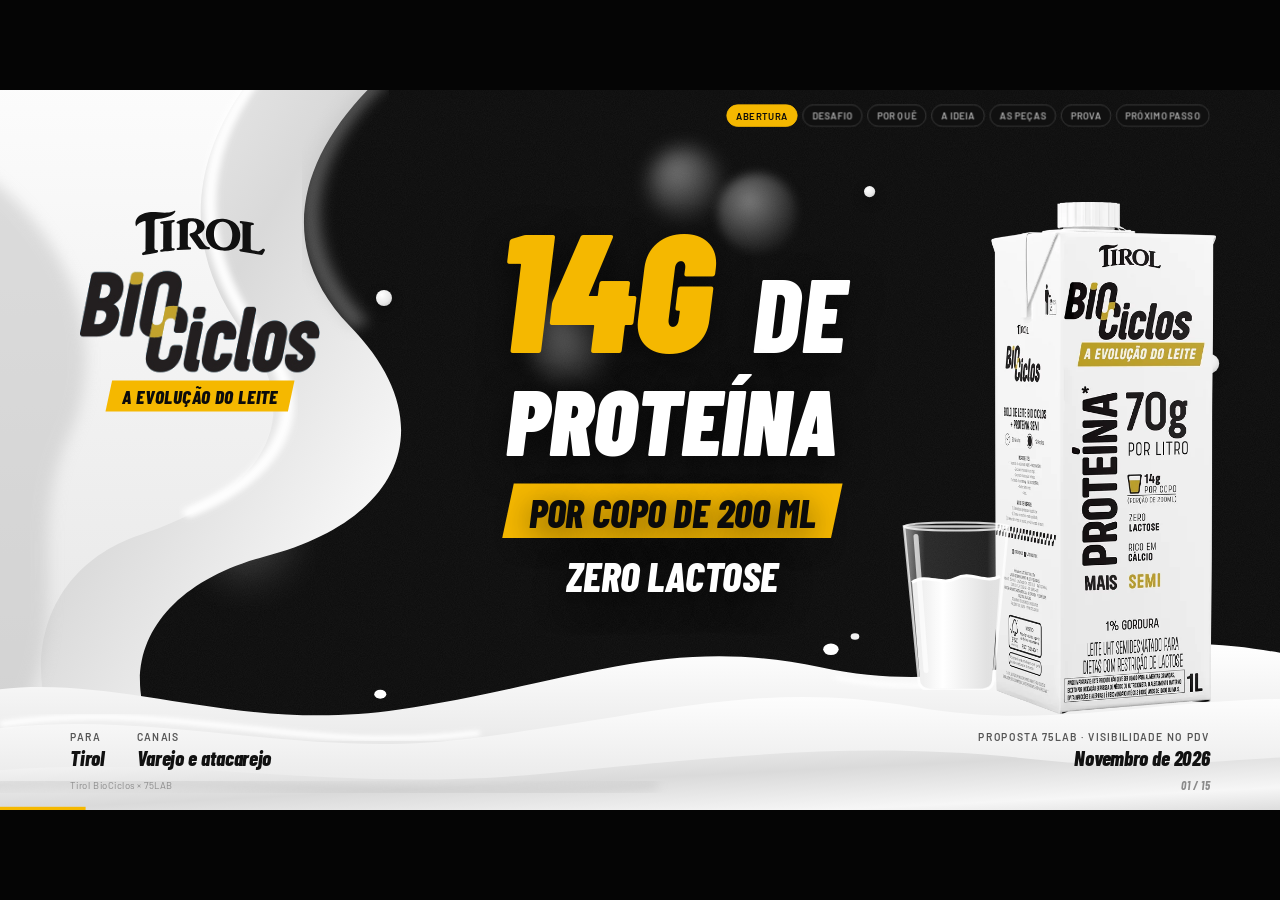
==== commit be9eedde: "Régua de gôndola na apresentação comercial Nova tela com a imagem da régua, anatomia (marca, mensage" ====
--- a/apresentacao/index.html
+++ b/apresentacao/index.html
@@ -13,8 +13,8 @@
 <link rel="preconnect" href="https://fonts.googleapis.com">
 <link rel="preconnect" href="https://fonts.gstatic.com" crossorigin>
 <link href="https://fonts.googleapis.com/css2?family=Barlow+Condensed:ital,wght@0,600;0,800;1,600;1,700;1,800;1,900&family=Barlow:wght@400;500;600;700&display=swap" rel="stylesheet">
-<link rel="stylesheet" href="../assets/css/deck.css?v=20261125k">
-<link rel="stylesheet" href="comercial.css?v=20261125k">
+<link rel="stylesheet" href="../assets/css/deck.css?v=20261125m">
+<link rel="stylesheet" href="comercial.css?v=20261125m">
 </head>
 <body>
 
@@ -252,12 +252,12 @@
       <div class="pi-txt">
         <p class="eyebrow rv"><span>As peças</span></p>
         <h2 class="rv" style="font-size:84px;line-height:1">Do corredor <em>à mão do shopper</em>.</h2>
-        <p class="rv" style="margin-top:18px;max-width:560px">Seis peças com a mesma linguagem do KV, pensadas para cada distância de leitura e para a operação real da loja.</p>
+        <p class="rv" style="margin-top:18px;max-width:560px">Sete peças com a mesma linguagem do KV, pensadas para cada distância de leitura e para a operação real da loja.</p>
         <div class="pi-grupos rv">
           <div><span class="pi-dist"><svg class="ico"><use href="#i-mao"/></svg> Varejo · de perto</span>
-            <ul><li><i>1</i>Display retrátil</li><li><i>2</i>Stopper 3D</li><li><i>3</i>Wobblers de ocasião</li></ul></div>
+            <ul><li><i>1</i>Display retrátil</li><li><i>2</i>Régua de gôndola</li><li><i>3</i>Wobblers de ocasião</li><li><i>4</i>Stopper 3D</li></ul></div>
           <div><span class="pi-dist"><svg class="ico"><use href="#i-longe"/></svg> Atacarejo · de longe</span>
-            <ul><li><i>4</i>Testeira sobre o volume</li><li><i>5</i>Ponta de gôndola</li><li><i>6</i>Display caixa de leite</li></ul></div>
+            <ul><li><i>5</i>Testeira sobre o volume</li><li><i>6</i>Ponta de gôndola</li><li><i>7</i>Display caixa de leite</li></ul></div>
         </div>
       </div>
       <div class="pi-colagem" aria-hidden="true">
@@ -265,10 +265,10 @@
         <figure class="slot foto f2 rv" data-slot="display-retratil-aberto" style="--p:26"><div class="vazio"></div></figure>
         <figure class="slot foto f3 rv" data-slot="ponta-gondola" style="--p:16"><div class="vazio"></div></figure>
         <figure class="slot foto f4 rv" data-slot="stopper-copo" style="--p:34"><div class="vazio"></div></figure>
-        <div class="pi-selo rv" style="--p:44"><b>6</b><span>peças<br>2 canais<br>3 kits</span></div>
-      </div>
-    </div>
-    <aside class="roteiro">Agora, as peças. São seis, todas com a mesma linguagem do key visual, e cada uma pensada para uma distância de leitura. No varejo, de perto: o display retrátil, o stopper 3D e os wobblers de ocasião. No atacarejo, de longe: a testeira sobre o volume, a ponta de gôndola e o display em forma de caixa de leite. Elas se combinam em três kits, conforme o tamanho e o potencial de cada loja. Vamos ver uma a uma.</aside>
+        <div class="pi-selo rv" style="--p:44"><b>7</b><span>peças<br>2 canais<br>3 kits</span></div>
+      </div>
+    </div>
+    <aside class="roteiro">Agora, as peças. São sete, todas com a mesma linguagem do key visual, e cada uma pensada para uma distância de leitura. No varejo, de perto: o display retrátil, a régua de gôndola, os wobblers de ocasião e o stopper 3D. No atacarejo, de longe: a testeira sobre o volume, a ponta de gôndola e o display em forma de caixa de leite. Elas se combinam em três kits, conforme o tamanho e o potencial de cada loja. Vamos ver uma a uma.</aside>
   </section>
 
   <section class="slide" id="gondola" data-cap="As peças" data-title="Varejo: display retrátil">
@@ -290,6 +290,30 @@
     <aside class="roteiro">A primeira peça de gôndola é o display retrátil. Fechado, ele sinaliza: uma mini embalagem BioCiclos presa no trilho, ao lado do preço, com um copo que diz 14 g de proteína por copo de 200 ml. Quando o shopper puxa, ele explica: a tira desce mostrando onde esse leite entra no dia, no café da manhã, na vitamina e no café com leite, junto com zero lactose, cálcio e 1% de gordura. Ao soltar, ele recolhe sozinho, sem cobrir o preço e sem atrapalhar a reposição. É uma peça pequena que transforma o olhar em interação.</aside>
   </section>
 
+  <!-- ===================================================== RÉGUA DE GÔNDOLA -->
+  <section class="slide" id="regua" data-cap="As peças" data-title="Varejo: régua de gôndola">
+    <p class="eyebrow rv"><span>Varejo · régua de gôndola</span></p>
+    <h2 class="rv">Três prateleiras viram <em>um bloco de marca</em>.</h2>
+    <div class="corpo">
+      <div class="reg">
+        <figure class="slot rv" data-slot="regua-gondola"><figcaption class="y"><span>Régua contínua no bloco</span></figcaption><div class="vazio"><b>Régua de gôndola</b>assets/img/mpdv/regua-gondola.webp</div></figure>
+        <div class="reg-txt">
+          <h4 class="rv">Anatomia da régua</h4>
+          <div class="anat rv" aria-label="Esquema da régua: logotipo BioCiclos, faixa 14 g de proteína por copo de 200 ml e três claims menores">
+            <div class="a-lg"><img src="../assets/img/logos/biociclos-branco.png" alt=""></div>
+            <div class="a-fx"><span>14G de proteína por copo de 200 ml</span></div>
+            <div class="a-cl"><span>Zero lactose</span><span>1% de gordura</span><span>Rico em cálcio</span></div>
+          </div>
+          <div class="anat-leg rv"><span><i>1</i>Marca</span><span><i>2</i>Mensagem principal</span><span><i>3</i>Claims de apoio</span></div>
+          <div class="card rv"><span class="k">Hierarquia clara</span><p>Os 14 g dominam; zero lactose, 1% de gordura e cálcio apoiam, menores, sem competir.</p></div>
+          <div class="card rv"><span class="k">Preço livre</span><p>Encaixa no trilho do porta-preço e deixa as etiquetas da loja visíveis.</p></div>
+          <div class="card preto rv"><span class="k">Contraste</span><p>A faixa preta separa o BioCiclos das caixas claras ao redor, de longe e de perto.</p></div>
+        </div>
+      </div>
+    </div>
+    <aside class="roteiro">A régua de gôndola é o que transforma três prateleiras em um bloco de marca. Ela corre contínua na frente das prateleiras, encaixada no trilho do porta-preço, e cria uma faixa preta que separa o BioCiclos das caixas claras ao redor. A hierarquia é clara: primeiro a marca, depois a mensagem principal, 14 g de proteína por copo de 200 ml, e por último três claims menores, zero lactose, 1% de gordura e rico em cálcio, que apoiam sem competir. E as etiquetas de preço da loja continuam visíveis.</aside>
+  </section>
+
   <!-- 08 ===================================================== WOBBLERS E STOPPER 3D -->
   <section class="slide dark" id="ocasioes" data-cap="As peças" data-title="Varejo: wobblers e stopper 3D">
     <p class="eyebrow rv"><span>Varejo · proteína na rotina</span></p>
@@ -336,7 +360,7 @@
     <h2 class="rv">O kit certo para cada loja, <em>feito para a operação real</em>.</h2>
     <div class="corpo">
       <div class="kits3">
-        <div class="card a rv"><span class="lt">A</span><h3>Estratégico</h3><p>Alto volume, espaço negociado e maior investimento.</p><div class="nivel"><i class="on"></i><i class="on"></i><i class="on"></i></div><div class="pecas"><span>Ponta de gôndola</span><span>Display caixa de leite</span><span>Testeira</span><span>Display retrátil</span><span>Wobblers</span></div></div>
+        <div class="card a rv"><span class="lt">A</span><h3>Estratégico</h3><p>Alto volume, espaço negociado e maior investimento.</p><div class="nivel"><i class="on"></i><i class="on"></i><i class="on"></i></div><div class="pecas"><span>Ponta de gôndola</span><span>Display caixa de leite</span><span>Testeira</span><span>Régua</span><span>Display retrátil</span><span>Wobblers</span></div></div>
         <div class="card rv"><span class="lt">B</span><h3>Intermediário</h3><p>Espaço limitado, mas exposição regular.</p><div class="nivel"><i class="on"></i><i class="on"></i><i></i></div><div class="pecas"><span>Display retrátil</span><span>Stopper 3D</span><span>Wobblers</span><span>Régua</span></div></div>
         <div class="card rv"><span class="lt">C</span><h3>Compacto</h3><p>Pouca área e restrição de instalação.</p><div class="nivel"><i class="on"></i><i></i><i></i></div><div class="pecas"><span>Display retrátil</span><span>Régua curta</span><span>Suporte de preço</span></div></div>
       </div>
@@ -487,6 +511,6 @@
   document.addEventListener('deck:slide', e => conta(e.detail.slide));
 })();
 </script>
-<script src="../assets/js/deck.js?v=20261125k"></script>
+<script src="../assets/js/deck.js?v=20261125m"></script>
 </body>
 </html>
--- a/apresentacao/comercial.css
+++ b/apresentacao/comercial.css
@@ -455,3 +455,19 @@
 
 .pi-colagem .foto.rv { transition: opacity .6s ease, transform 1s cubic-bezier(.2,.9,.25,1.1) !important; transition-delay: calc(var(--i, 0) * 120ms + 450ms) !important; }
 .ata .s3 img { object-position: 50% 30%; }
+
+/* tela: régua de gôndola */
+.reg { display: grid; grid-template-columns: 1.75fr 1fr; gap: 26px; flex: 1; min-height: 0; }
+.reg-txt { display: grid; gap: 12px; align-content: start; }
+.reg-txt .card { padding: 14px 18px; } .reg-txt .card p { margin: 0; font-size: 16px; }
+.anat { display: grid; grid-template-columns: auto auto 1fr; align-items: center; background: var(--ink); border-radius: 6px; height: 62px; overflow: hidden; position: relative; box-shadow: 0 20px 40px -14px rgba(0,0,0,.5); }
+.anat::after { content: ''; position: absolute; left: 0; right: 0; bottom: 0; height: 12px; background: linear-gradient(180deg, #fff, #d8d8d8); clip-path: polygon(0 60%, 15% 20%, 35% 70%, 55% 10%, 75% 60%, 90% 25%, 100% 50%, 100% 100%, 0 100%); }
+.anat .a-lg { padding: 0 10px; } .anat .a-lg img { height: 34px; width: auto; }
+.anat .a-fx { background: var(--y); transform: skewX(-12deg); padding: 7px 10px 6px; margin-right: 8px; }
+.anat .a-fx span { display: inline-block; transform: skewX(12deg); font: italic 900 14px/1 var(--f-d); text-transform: uppercase; color: var(--ink); white-space: nowrap; }
+.anat .a-cl { display: flex; gap: 6px; padding-right: 8px; }
+.anat .a-cl span { font: italic 800 10.5px/1 var(--f-d); text-transform: uppercase; color: #fff; white-space: nowrap; border-left: 2px solid var(--y); padding-left: 5px; }
+.anat-leg { display: flex; justify-content: space-between; gap: 8px; margin-top: -4px; }
+.anat-leg span { display: flex; align-items: center; gap: 6px; font: italic 800 15px var(--f-d); text-transform: uppercase; }
+.anat-leg i { width: 22px; height: 22px; border-radius: 50%; background: var(--y); display: grid; place-items: center; font: italic 900 13px var(--f-d); }
+html.m .reg { grid-template-columns: 1fr; } html.m .anat { grid-template-columns: 1fr; height: auto; padding: 8px 0 18px; gap: 6px; }
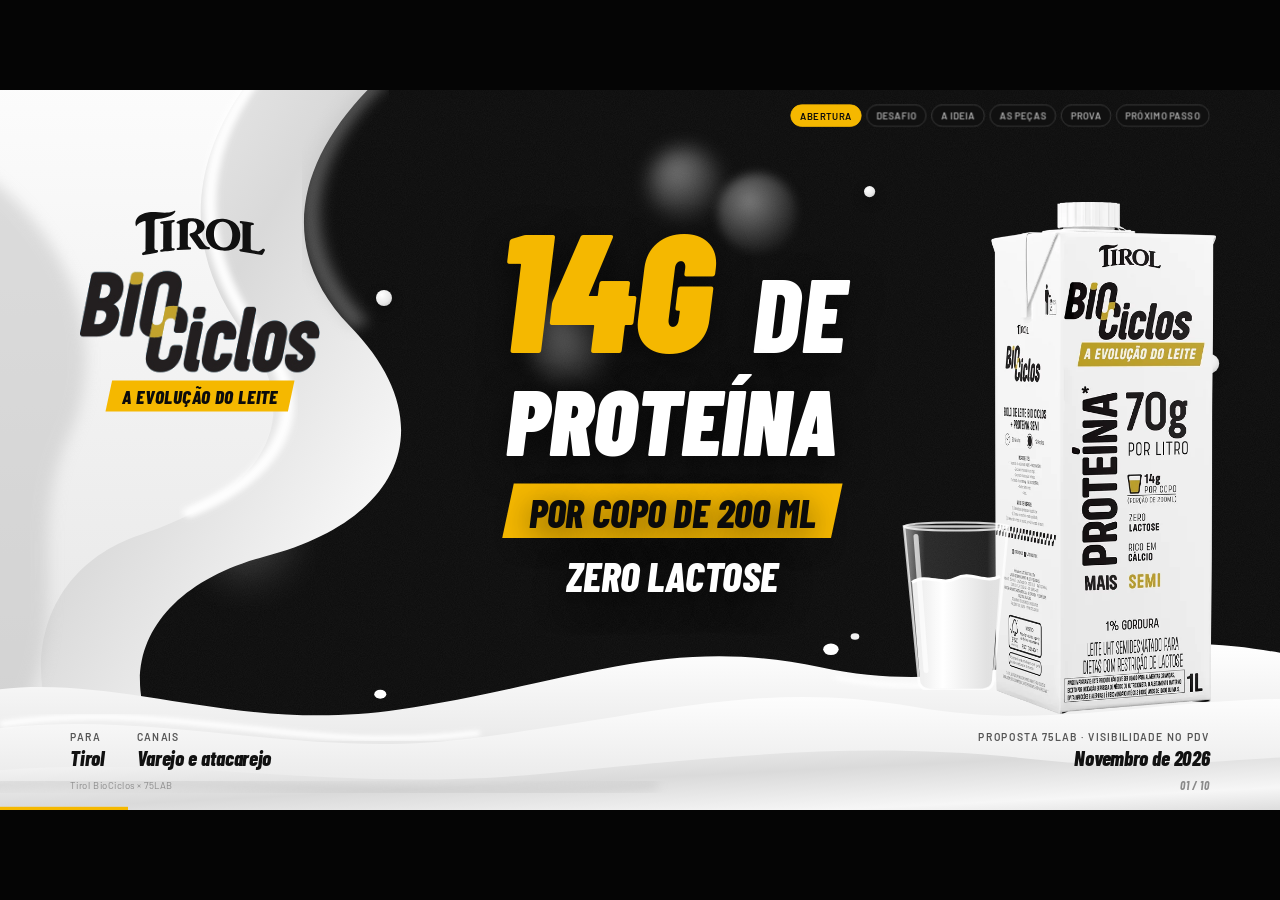
==== commit 63838e6a: "Apresentação comercial em 10 telas Desafio e por que agora numa tela; sistema absorvido pela abertur" ====
--- a/apresentacao/index.html
+++ b/apresentacao/index.html
@@ -13,8 +13,8 @@
 <link rel="preconnect" href="https://fonts.googleapis.com">
 <link rel="preconnect" href="https://fonts.gstatic.com" crossorigin>
 <link href="https://fonts.googleapis.com/css2?family=Barlow+Condensed:ital,wght@0,600;0,800;1,600;1,700;1,800;1,900&family=Barlow:wght@400;500;600;700&display=swap" rel="stylesheet">
-<link rel="stylesheet" href="../assets/css/deck.css?v=20261125m">
-<link rel="stylesheet" href="comercial.css?v=20261125m">
+<link rel="stylesheet" href="../assets/css/deck.css?v=20261125q">
+<link rel="stylesheet" href="comercial.css?v=20261125q">
 </head>
 <body>
 
@@ -86,8 +86,7 @@
   <div class="zona ant" aria-hidden="true"></div>
   <div class="zona prox" aria-hidden="true"></div>
 
-  <!-- 01 ===================================================== CAPA -->
-  <section class="slide capa dark" id="capa" data-cap="Abertura" data-title="Tirol BioCiclos × 75LAB">
+    <section class="slide capa dark" id="capa" data-cap="Abertura" data-title="Tirol BioCiclos × 75LAB">
     <svg class="leite lado" aria-hidden="true" style="--p:-10"><use href="#redemoinho"/></svg>
     <svg class="leite baixo" aria-hidden="true" style="height:240px"><use href="#onda"/></svg>
     <span class="gota flut" style="--p:40;left:470px;top:250px;width:20px;height:20px"></span>
@@ -114,7 +113,6 @@
     <aside class="roteiro">Obrigado pelo tempo. Vocês nos pediram materiais para dar mais visibilidade ao BioCiclos + Proteína no varejo e no atacarejo. A nossa resposta cabe nesta tela: 14 g de proteína por copo de 200 ml, zero lactose, com a cara do BioCiclos. Em seguida: o desafio, por que agora, a ideia, as peças no PDV, como provamos e o próximo passo.</aside>
   </section>
 
-  <!-- 02 ===================================================== QUEM SOMOS -->
   <section class="slide" id="quem" data-cap="Abertura" data-title="Quem é a 75LAB">
     <span class="marca-dagua" aria-hidden="true" style="--p:-30">75</span>
     <div class="quem-grid">
@@ -142,47 +140,36 @@
     <aside class="roteiro">Antes da proposta, quem somos. A 75LAB não é uma agência tradicional, é uma aceleradora de trade: partimos da intenção da marca, fazemos imersão, desenhamos a solução, executamos e entregamos resultado. São 95% dos projetos aprovados, até 25% a menos no custo de produção, mais de 15 mil pontos de venda positivados e mais de 15 anos de trade. E conhecemos bem o corredor de lácteos: Parmalat, Polenghi e 3 Corações estão na nossa carteira.</aside>
   </section>
 
-  <!-- 03 ===================================================== DESAFIO -->
   <section class="slide dark" id="desafio" data-cap="Desafio" data-title="O desafio">
-    <span class="marca-dagua" aria-hidden="true" style="--p:-30">?</span>
     <p class="eyebrow rv"><span>O desafio</span></p>
-    <p class="pedido rv">O pedido: <s>réguas, stoppers, blocos de marca e testeiras</s> → o que vamos resolver:</p>
-    <p class="frase rv" style="font-size:58px;color:#fff;margin-top:14px;max-width:1350px">O shopper pode estar aberto a um leite com mais proteína, mas <em>não consegue perceber, entender e justificar</em> essa escolha enquanto compra leite.</p>
-    <div class="passos3">
-      <div class="on rv"><svg class="ico"><use href="#i-olho"/></svg><span class="n">01</span><h3>Ser visto</h3><p>A caixa branca se perde entre outras caixas claras do corredor.</p></div>
-      <div class="on rv"><svg class="ico"><use href="#i-lamp"/></svg><span class="n">02</span><h3>Ser entendido</h3><p>“70 g por litro” exige conta. A porção do dia a dia não.</p></div>
-      <div class="on rv"><svg class="ico"><use href="#i-carrinho"/></svg><span class="n">03</span><h3>Ser escolhido</h3><p>Leite é compra no automático, e o preço é comparado.</p></div>
-    </div>
-    <aside class="roteiro">O pedido de vocês foi claro: réguas, stoppers, blocos de marca e testeiras. Mas o problema não é falta de material. O shopper pode até estar aberto a um leite com mais proteína, mas no corredor ele está comprando leite, no automático. Então organizamos o trabalho em três tarefas: ser visto, porque a caixa branca se perde entre outras caixas claras; ser entendido, porque 70 g por litro exige conta; e ser escolhido, porque leite é compra habitual e o preço é comparado.</aside>
-  </section>
-
-  <!-- 04 ===================================================== POR QUE AGORA -->
-  <section class="slide" id="agora" data-cap="Por quê" data-title="Por que agora">
-    <p class="eyebrow rv"><span>Por que agora</span></p>
-    <h2 class="rv">A proteína entrou na rotina. <em>E na gôndola de todo mundo.</em></h2>
-    <div class="corpo">
-      <div class="split" style="grid-template-columns:.8fr 1.4fr;gap:60px;align-items:center">
-        <div style="display:grid;gap:30px">
-          <div class="stat rv"><b>+<span data-conta="12">12</span><small>%</small></b><p>em valor para produtos com proteína adicionada, no ano móvel até o 1º trimestre de 2026.</p></div>
-          <div class="stat rv"><b><span data-conta="21">21</span><small>% dos lares</small></b><p>12,8 milhões de lares já compram produtos com proteína adicionada.</p></div>
-        </div>
-        <div class="rv">
-          <h4 style="margin-bottom:16px">Proteína comunicada por copo de 200 ml · leite UHT 1 L</h4>
+    <p class="frase rv" style="font-size:46px;color:#fff;max-width:1400px">O shopper está aberto a um leite com mais proteína, mas <em>não consegue perceber, entender e justificar</em> essa escolha enquanto compra leite.</p>
+    <div class="corpo">
+      <div class="desaf">
+        <div class="desaf-esq">
+          <div class="dp rv"><svg class="ico"><use href="#i-olho"/></svg><div><h3>Ser visto</h3><p>A caixa branca se perde entre outras caixas claras.</p></div></div>
+          <div class="dp rv"><svg class="ico"><use href="#i-lamp"/></svg><div><h3>Ser entendido</h3><p>“70 g por litro” exige conta. A porção do dia a dia não.</p></div></div>
+          <div class="dp rv"><svg class="ico"><use href="#i-carrinho"/></svg><div><h3>Ser escolhido</h3><p>Leite é compra no automático, e o preço é comparado.</p></div></div>
+        </div>
+        <div class="desaf-dir rv">
+          <div class="desaf-stats">
+            <div><b>+<span data-conta="12">12</span><small>%</small></b><span>em valor para produtos com proteína adicionada</span></div>
+            <div><b><span data-conta="21">21</span><small>%</small></b><span>dos lares já compram (12,8 milhões)</span></div>
+          </div>
+          <h4>Proteína por copo de 200 ml · leite UHT 1 L</h4>
           <div class="barras">
             <div class="barra tirol"><div class="nome">Tirol BioCiclos<small>+ Proteína · zero lactose</small></div><div class="trilho"><div class="val" style="width:100%">14 g</div></div></div>
             <div class="barra"><div class="nome">Camponesa<small>Proteína Zero Lactose</small></div><div class="trilho"><div class="val" style="width:100%">14 g</div></div></div>
             <div class="barra"><div class="nome">Itambé<small>Protein · zero lactose</small></div><div class="trilho"><div class="val" style="width:71.4%">10 g</div></div></div>
             <div class="barra"><div class="nome">Piracanjuba<small>Zero Lactose +Protein</small></div><div class="trilho"><div class="val" style="width:71.4%">10 g</div></div></div>
           </div>
-        </div>
-      </div>
-      <div class="insight-bar rv"><svg class="ico" style="width:46px;height:46px;color:var(--y);flex:none"><use href="#i-lamp"/></svg><p class="frase">Quando todos falam de proteína, <em>o número sozinho deixa de diferenciar.</em></p></div>
-      <p class="nota rv" style="margin-top:0">Worldpanel by Numerator, 13/10/2026 (proteína adicionada em diversas categorias, não só leite UHT); páginas oficiais de produto, consultadas em 19/11/2026. Piracanjuba comunica 10 g de proteína.</p>
-    </div>
-    <aside class="roteiro">Por que agora. A proteína saiu da academia e entrou na rotina: produtos com proteína adicionada cresceram 12% em valor e já estão em 21% dos lares, segundo a Worldpanel. E o estudo destaca que quem compra quer clareza da quantidade por porção. O outro lado é que a gôndola ficou cheia de proteína: a Camponesa comunica os mesmos 14 g por copo; Itambé e Piracanjuba, 10 g. O número continua importante, mas sozinho não diferencia. O que diferencia é a Tirol ser dona da associação entre marca, benefício e presença na gôndola.</aside>
-  </section>
-
-  <!-- 05 ===================================================== A IDEIA -->
+          <p class="desaf-ins"><svg class="ico"><use href="#i-lamp"/></svg>Quando todos falam de proteína, o número sozinho deixa de diferenciar.</p>
+        </div>
+      </div>
+      <p class="nota rv" style="margin-top:0">Worldpanel by Numerator, 13/10/2026 (proteína adicionada em diversas categorias, não só leite UHT); páginas oficiais de produto, consultadas em 19/11/2026.</p>
+    </div>
+    <aside class="roteiro">O pedido foi de réguas, stoppers e testeiras, mas o problema não é falta de material. O shopper até está aberto a um leite com mais proteína, mas no corredor ele compra leite no automático. Então temos três tarefas: ser visto, porque a caixa branca se perde entre outras caixas claras; ser entendido, porque 70 g por litro exige conta; e ser escolhido, porque o preço é comparado. E o momento é este: produtos com proteína adicionada cresceram 12% em valor e já estão em 21% dos lares, segundo a Worldpanel. Só que a gôndola ficou cheia de proteína: a Camponesa comunica os mesmos 14 g por copo; Itambé e Piracanjuba, 10 g. O número sozinho não diferencia. O que diferencia é a Tirol ser dona da associação entre marca, benefício e presença na gôndola.</aside>
+  </section>
+
   <section class="slide dark" id="ideia" data-cap="A ideia" data-title="A ideia">
     <svg class="leite baixo" aria-hidden="true" style="height:190px"><use href="#onda"/></svg>
     <p class="eyebrow rv"><span>A ideia</span></p>
@@ -208,42 +195,6 @@
     <aside class="roteiro">A ideia começa por uma tradução. A embalagem diz 70 g por litro, o que está correto, mas pede conta. Ninguém bebe um litro de uma vez; as pessoas bebem um copo. Então a mensagem do PDV é 14 g por copo de 200 ml, sempre com a porção junto do número, e zero lactose como apoio. Em cima disso, três camadas: a mensagem principal, 14 g no seu dia; o reconhecimento, com o território que a linha já tem, A evolução do leite; e a camada funcional, a escolha sem dúvidas, com produto, benefício e preço na mesma área de decisão.</aside>
   </section>
 
-  <!-- 06 ===================================================== SISTEMA -->
-  <section class="slide" id="sistema" data-cap="As peças" data-title="O sistema de peças">
-    <p class="eyebrow rv"><span>Como vira PDV</span></p>
-    <h2 class="rv">Uma linguagem, <em>duas arquiteturas</em>.</h2>
-    <div class="corpo">
-      <div class="sist">
-        <div class="lado-c v rv">
-          <span class="dist"><svg class="ico"><use href="#i-mao"/></svg> De perto · 1 a 3 m</span>
-          <h3>Varejo · bloco de decisão</h3>
-          <ul>
-            <li><i><svg class="ico"><use href="#i-stopper"/></svg></i><div>Display retrátil e stopper<span>Param o olhar no trilho de preço.</span></div></li>
-            <li><i><svg class="ico"><use href="#i-wobbler"/></svg></i><div>Wobblers de ocasião<span>Mostram onde os 14 g entram no dia.</span></div></li>
-            <li><i><svg class="ico"><use href="#i-regua"/></svg></i><div>Régua e preço<span>Organizam a área de decisão.</span></div></li>
-          </ul>
-        </div>
-        <div class="centro rv">
-          <div class="anel" style="--p:14"><img class="pk flut" src="../assets/img/packs/biociclos-proteina.webp" alt="Embalagem BioCiclos + Proteína"></div>
-          <img class="lg" src="../assets/img/logos/biociclos-preto.png" alt="BioCiclos">
-          <p>Mesmo código visual<small>nos dois canais</small></p>
-        </div>
-        <div class="lado-c a rv">
-          <span class="dist"><svg class="ico"><use href="#i-longe"/></svg> De longe · 5 a 8 m</span>
-          <h3>Atacarejo · bloco de visibilidade</h3>
-          <ul>
-            <li><i><svg class="ico"><use href="#i-testeira"/></svg></i><div>Testeira<span>O KV no tamanho do corredor.</span></div></li>
-            <li><i><svg class="ico"><use href="#i-ponta"/></svg></i><div>Ponta de gôndola<span>Bloco completo onde há espaço.</span></div></li>
-            <li><i><svg class="ico"><use href="#i-caixa"/></svg></i><div>Display caixa de leite<span>A embalagem vira ponto de venda.</span></div></li>
-          </ul>
-        </div>
-      </div>
-    </div>
-    <aside class="roteiro">Como isso vira ponto de venda. Uma só linguagem visual, o bloco BioCiclos, com duas arquiteturas. No varejo, o bloco é de decisão: o shopper está a um ou três metros, então usamos stoppers no trilho de preço, wobblers de ocasião e régua com preço. No atacarejo, o bloco é de visibilidade: o shopper decide de cinco a oito metros, então usamos testeira, ponta de gôndola e display de chão. Não é a mesma peça redimensionada; é a mesma linguagem para distâncias diferentes.</aside>
-  </section>
-
-  <!-- 07 ===================================================== GÔNDOLA -->
-  <!-- 07 ===================================================== ABERTURA DAS PEÇAS -->
   <section class="slide dark" id="pecas" data-cap="As peças" data-title="As peças">
     <svg class="leite baixo" aria-hidden="true" style="height:170px"><use href="#onda"/></svg>
     <span class="gota flut" style="--p:40;left:820px;top:170px;width:16px;height:16px"></span>
@@ -255,7 +206,7 @@
         <p class="rv" style="margin-top:18px;max-width:560px">Sete peças com a mesma linguagem do KV, pensadas para cada distância de leitura e para a operação real da loja.</p>
         <div class="pi-grupos rv">
           <div><span class="pi-dist"><svg class="ico"><use href="#i-mao"/></svg> Varejo · de perto</span>
-            <ul><li><i>1</i>Display retrátil</li><li><i>2</i>Régua de gôndola</li><li><i>3</i>Wobblers de ocasião</li><li><i>4</i>Stopper 3D</li></ul></div>
+            <ul><li><i>1</i>Display retrátil</li><li><i>2</i>Wobblers de ocasião</li><li><i>3</i>Stopper 3D</li><li><i>4</i>Régua de gôndola</li></ul></div>
           <div><span class="pi-dist"><svg class="ico"><use href="#i-longe"/></svg> Atacarejo · de longe</span>
             <ul><li><i>5</i>Testeira sobre o volume</li><li><i>6</i>Ponta de gôndola</li><li><i>7</i>Display caixa de leite</li></ul></div>
         </div>
@@ -268,73 +219,42 @@
         <div class="pi-selo rv" style="--p:44"><b>7</b><span>peças<br>2 canais<br>3 kits</span></div>
       </div>
     </div>
-    <aside class="roteiro">Agora, as peças. São sete, todas com a mesma linguagem do key visual, e cada uma pensada para uma distância de leitura. No varejo, de perto: o display retrátil, a régua de gôndola, os wobblers de ocasião e o stopper 3D. No atacarejo, de longe: a testeira sobre o volume, a ponta de gôndola e o display em forma de caixa de leite. Elas se combinam em três kits, conforme o tamanho e o potencial de cada loja. Vamos ver uma a uma.</aside>
-  </section>
-
-  <section class="slide" id="gondola" data-cap="As peças" data-title="Varejo: display retrátil">
-    <p class="eyebrow rv"><span>Varejo · display retrátil</span></p>
-    <h2 class="rv">Fechado, ele sinaliza. <em>Puxado, ele explica.</em></h2>
-    <div class="corpo">
-      <div class="retr">
-        <figure class="slot rv" data-slot="display-retratil-fechado"><span class="num">1</span><figcaption><span>Fechado no trilho</span></figcaption><div class="vazio"><b>Display retrátil fechado</b>assets/img/mpdv/display-retratil-fechado.webp</div></figure>
-        <div class="seta-retr rv" aria-hidden="true"><span>Puxe</span><svg class="ico"><use href="#i-mao"/></svg></div>
-        <figure class="slot rv" data-slot="display-retratil-aberto"><span class="num">2</span><figcaption class="y"><span>Aberto na mão</span></figcaption><div class="vazio"><b>Display retrátil aberto</b>assets/img/mpdv/display-retratil-aberto.webp</div></figure>
-        <div class="retr-txt">
-          <div class="passo rv"><i>1</i><div><h3>Sinaliza</h3><p>A mini embalagem BioCiclos e o copo “14 g por copo de 200 ml” ficam no trilho, ao lado do preço.</p></div></div>
-          <div class="passo rv"><i>2</i><div><h3>Convida</h3><p>O “Puxe” transforma o olhar em gesto: o shopper interage com a marca.</p></div></div>
-          <div class="passo rv"><i>3</i><div><h3>Explica</h3><p>A tira mostra café da manhã, vitamina e café com leite, com zero lactose, cálcio e 1% de gordura.</p></div></div>
-          <div class="passo rv"><i>4</i><div><h3>Recolhe</h3><p>Ao soltar, volta ao lugar: não cobre o preço nem atrapalha a reposição.</p></div></div>
-        </div>
-      </div>
-    </div>
-    <aside class="roteiro">A primeira peça de gôndola é o display retrátil. Fechado, ele sinaliza: uma mini embalagem BioCiclos presa no trilho, ao lado do preço, com um copo que diz 14 g de proteína por copo de 200 ml. Quando o shopper puxa, ele explica: a tira desce mostrando onde esse leite entra no dia, no café da manhã, na vitamina e no café com leite, junto com zero lactose, cálcio e 1% de gordura. Ao soltar, ele recolhe sozinho, sem cobrir o preço e sem atrapalhar a reposição. É uma peça pequena que transforma o olhar em interação.</aside>
-  </section>
-
-  <!-- ===================================================== RÉGUA DE GÔNDOLA -->
-  <section class="slide" id="regua" data-cap="As peças" data-title="Varejo: régua de gôndola">
-    <p class="eyebrow rv"><span>Varejo · régua de gôndola</span></p>
-    <h2 class="rv">Três prateleiras viram <em>um bloco de marca</em>.</h2>
-    <div class="corpo">
-      <div class="reg">
-        <figure class="slot rv" data-slot="regua-gondola"><figcaption class="y"><span>Régua contínua no bloco</span></figcaption><div class="vazio"><b>Régua de gôndola</b>assets/img/mpdv/regua-gondola.webp</div></figure>
-        <div class="reg-txt">
-          <h4 class="rv">Anatomia da régua</h4>
+    <aside class="roteiro">Agora, as peças. São sete, todas com a mesma linguagem do key visual, e cada uma pensada para uma distância de leitura. No varejo, de perto: o display retrátil, os wobblers de ocasião, o stopper 3D e a régua de gôndola. No atacarejo, de longe: a testeira sobre o volume, a ponta de gôndola e o display em forma de caixa de leite. Elas se combinam em três kits, conforme o tamanho e o potencial de cada loja. Vamos ver uma a uma.</aside>
+  </section>
+
+  <section class="slide" id="varejo-1" data-cap="As peças" data-title="Varejo: display retrátil e wobblers">
+    <p class="eyebrow rv"><span>Varejo · na prateleira</span></p>
+    <h2 class="rv">Convidar a mão e <em>mostrar o dia a dia</em>.</h2>
+    <div class="corpo">
+      <div class="v1">
+        <div class="col rv"><figure class="slot" data-slot="display-retratil-aberto"><span class="num">1</span><figcaption class="y"><span>Display retrátil</span></figcaption><div class="vazio"><b>Display retrátil</b></div></figure><p><b>Puxe e descubra</b>Fechado no trilho, sinaliza os 14 g. Puxado, mostra usos, zero lactose, cálcio e 1% de gordura. Recolhe sozinho.</p></div>
+        <div class="col rv"><figure class="slot contain" data-slot="wobblers" style="background:#e9e9e5"><span class="num">2</span><figcaption><span>Wobblers de ocasião</span></figcaption><div class="vazio"><b>Wobblers</b></div></figure><p><b>Proteína na rotina</b>No café da manhã, na vitamina e no café com leite: os 14 g entram no hábito de quem já compra leite.</p></div>
+        <div class="col rv"><figure class="slot" data-slot="wobblers-gondola"><figcaption class="y"><span>Aplicados</span></figcaption><div class="vazio"><b>Wobblers aplicados</b></div></figure><p><b>No trilho de preço</b>Em ziguezague pelo bloco, de frente para o shopper, sem cobrir etiquetas.</p></div>
+      </div>
+    </div>
+    <aside class="roteiro">No varejo, começamos pela prateleira, com duas peças. O display retrátil: fechado, é uma mini embalagem BioCiclos no trilho, ao lado do preço, com o copo dos 14 g; quando o shopper puxa, a tira mostra café da manhã, vitamina e café com leite, com zero lactose, cálcio e 1% de gordura, e ao soltar ele recolhe sozinho. E os wobblers de ocasião, que mostram onde os 14 g entram no dia, para quem compra leite por hábito. Na gôndola, ficam no trilho de preço, em ziguezague, de frente para o shopper e sem cobrir as etiquetas.</aside>
+  </section>
+
+  <section class="slide dark" id="varejo-2" data-cap="As peças" data-title="Varejo: stopper 3D e régua">
+    <p class="eyebrow rv"><span>Varejo · no bloco</span></p>
+    <h2 class="rv">Parar o olhar e transformar a gôndola <em>em bloco de marca</em>.</h2>
+    <div class="corpo">
+      <div class="v2">
+        <div class="col rv"><figure class="slot" data-slot="stopper-copo"><span class="num">3</span><figcaption class="y"><span>Stopper 3D</span></figcaption><div class="vazio"><b>Stopper 3D</b></div></figure><p><b>A embalagem serve o copo</b>A porção de 200 ml vira imagem, sem cobrir o preço.</p></div>
+        <div class="col2">
+          <figure class="slot rv" data-slot="regua-gondola"><span class="num">4</span><figcaption class="y"><span>Régua de gôndola</span></figcaption><div class="vazio"><b>Régua de gôndola</b></div></figure>
           <div class="anat rv" aria-label="Esquema da régua: logotipo BioCiclos, faixa 14 g de proteína por copo de 200 ml e três claims menores">
             <div class="a-lg"><img src="../assets/img/logos/biociclos-branco.png" alt=""></div>
             <div class="a-fx"><span>14G de proteína por copo de 200 ml</span></div>
             <div class="a-cl"><span>Zero lactose</span><span>1% de gordura</span><span>Rico em cálcio</span></div>
           </div>
-          <div class="anat-leg rv"><span><i>1</i>Marca</span><span><i>2</i>Mensagem principal</span><span><i>3</i>Claims de apoio</span></div>
-          <div class="card rv"><span class="k">Hierarquia clara</span><p>Os 14 g dominam; zero lactose, 1% de gordura e cálcio apoiam, menores, sem competir.</p></div>
-          <div class="card rv"><span class="k">Preço livre</span><p>Encaixa no trilho do porta-preço e deixa as etiquetas da loja visíveis.</p></div>
-          <div class="card preto rv"><span class="k">Contraste</span><p>A faixa preta separa o BioCiclos das caixas claras ao redor, de longe e de perto.</p></div>
-        </div>
-      </div>
-    </div>
-    <aside class="roteiro">A régua de gôndola é o que transforma três prateleiras em um bloco de marca. Ela corre contínua na frente das prateleiras, encaixada no trilho do porta-preço, e cria uma faixa preta que separa o BioCiclos das caixas claras ao redor. A hierarquia é clara: primeiro a marca, depois a mensagem principal, 14 g de proteína por copo de 200 ml, e por último três claims menores, zero lactose, 1% de gordura e rico em cálcio, que apoiam sem competir. E as etiquetas de preço da loja continuam visíveis.</aside>
-  </section>
-
-  <!-- 08 ===================================================== WOBBLERS E STOPPER 3D -->
-  <section class="slide dark" id="ocasioes" data-cap="As peças" data-title="Varejo: wobblers e stopper 3D">
-    <p class="eyebrow rv"><span>Varejo · proteína na rotina</span></p>
-    <h2 class="rv">Mostrar onde os 14 g entram <em>no dia a dia</em>.</h2>
-    <div class="corpo">
-      <div class="wob2">
-        <div class="esq-w">
-          <figure class="slot contain rv" data-slot="wobblers" style="background:#e9e9e5"><figcaption class="y"><span>Wobblers de ocasião</span></figcaption><div class="vazio"><b>Wobblers de ocasião</b>assets/img/mpdv/wobblers.jpg</div></figure>
-          <div class="ocas3">
-            <div class="rv"><svg class="ico"><use href="#i-cereal"/></svg><div><h3>No café da manhã</h3><p>A ocasião mais natural.</p></div></div>
-            <div class="rv"><svg class="ico"><use href="#i-vitamina"/></svg><div><h3>Na vitamina</h3><p>Rotina mais nutritiva.</p></div></div>
-            <div class="rv"><svg class="ico"><use href="#i-cafe"/></svg><div><h3>No café com leite</h3><p>O hábito de todo dia.</p></div></div>
-          </div>
-        </div>
-        <figure class="slot rv" data-slot="stopper-copo"><figcaption class="y"><span>Stopper 3D</span></figcaption><div class="vazio"><b>Stopper 3D</b>assets/img/mpdv/stopper-copo.jpg</div></figure>
-      </div>
-    </div>
-    <aside class="roteiro">Os wobblers trabalham a proteína na rotina. Em vez de falar com o atleta, mostram onde os 14 g entram no dia: no café da manhã, na vitamina e no café com leite. É assim que o produto conversa com quem compra leite por hábito. Cada wobbler leva a assinatura BioCiclos e a faixa com os 14 g por copo de 200 ml. Ao lado, o stopper 3D: a embalagem serve o copo e a porção de 200 ml vira imagem, sem cobrir o preço.</aside>
-  </section>
-
-  <!-- 09 ===================================================== ATACAREJO E DESTAQUE -->
+          <p class="rv v2-txt">Régua contínua no trilho do porta-preço: a faixa preta separa o BioCiclos das caixas claras. Os 14 g dominam; os três claims apoiam, menores. Etiquetas de preço sempre visíveis.</p>
+        </div>
+      </div>
+    </div>
+    <aside class="roteiro">Ainda no varejo, duas peças que trabalham o bloco. O stopper 3D, em que a embalagem serve o copo: a porção de 200 ml vira imagem e a etiqueta de preço continua livre. E a régua de gôndola, que transforma três prateleiras em um bloco de marca: corre contínua no trilho do porta-preço e cria uma faixa preta que separa o BioCiclos das caixas claras ao redor. A hierarquia é clara: primeiro a marca, depois os 14 g de proteína por copo de 200 ml, e três claims menores de apoio, zero lactose, 1% de gordura e rico em cálcio.</aside>
+  </section>
+
   <section class="slide" id="atacarejo" data-cap="As peças" data-title="Atacarejo e lojas estratégicas">
     <p class="eyebrow rv"><span>Atacarejo e lojas estratégicas</span></p>
     <h2 class="rv">A mensagem precisa <em>chegar antes do shopper</em>.</h2>
@@ -354,92 +274,46 @@
     <aside class="roteiro">No atacarejo, a lógica muda: o corredor é maior, o produto está em volume e o shopper decide andando. A mensagem precisa chegar antes dele. A testeira leva o key visual para o tamanho do corredor, lida de cinco a oito metros, sem bloquear mercadoria nem reposição e com o preço visível. Nas lojas estratégicas, onde há espaço negociado, o bloco cresce: a ponta de gôndola com o KV completo e o display em forma de caixa de leite, que transforma o próprio produto em ponto de venda.</aside>
   </section>
 
-  <!-- 10 ===================================================== KITS -->
-  <section class="slide dark" id="kits" data-cap="As peças" data-title="Kits por loja">
-    <p class="eyebrow rv"><span>Como escala</span></p>
-    <h2 class="rv">O kit certo para cada loja, <em>feito para a operação real</em>.</h2>
-    <div class="corpo">
-      <div class="kits3">
-        <div class="card a rv"><span class="lt">A</span><h3>Estratégico</h3><p>Alto volume, espaço negociado e maior investimento.</p><div class="nivel"><i class="on"></i><i class="on"></i><i class="on"></i></div><div class="pecas"><span>Ponta de gôndola</span><span>Display caixa de leite</span><span>Testeira</span><span>Régua</span><span>Display retrátil</span><span>Wobblers</span></div></div>
-        <div class="card rv"><span class="lt">B</span><h3>Intermediário</h3><p>Espaço limitado, mas exposição regular.</p><div class="nivel"><i class="on"></i><i class="on"></i><i></i></div><div class="pecas"><span>Display retrátil</span><span>Stopper 3D</span><span>Wobblers</span><span>Régua</span></div></div>
-        <div class="card rv"><span class="lt">C</span><h3>Compacto</h3><p>Pouca área e restrição de instalação.</p><div class="nivel"><i class="on"></i><i></i><i></i></div><div class="pecas"><span>Display retrátil</span><span>Régua curta</span><span>Suporte de preço</span></div></div>
-      </div>
-      <div class="oper rv">
-        <div><svg class="ico"><use href="#i-ferramenta"/></svg>Instala sem ferramenta</div>
-        <div><svg class="ico"><use href="#i-preco"/></svg>Porta-preço livre</div>
-        <div><svg class="ico"><use href="#i-recarga"/></svg>Reposição sem desmontar</div>
-        <div><svg class="ico"><use href="#i-troca"/></svg>Comunicação substituível</div>
-        <div><svg class="ico"><use href="#i-plano"/></svg>Transporte planificado</div>
-        <div><svg class="ico"><use href="#i-leve"/></svg>Sem LED, telas ou sensores</div>
-      </div>
-    </div>
-    <aside class="roteiro">Para escalar, nem toda loja recebe tudo. Três clusters: A, as lojas estratégicas, com ponta, display, testeira e as peças de gôndola; B, as intermediárias, com stoppers, wobblers e régua; C, as compactas, com o stopper embalagem, régua curta ou suporte de preço. E toda peça é pensada para a loja real: instala sem ferramenta, deixa o preço livre, permite reposição sem desmontar, tem comunicação substituível e viaja planificada. Deixamos de fora, por enquanto, LED, telas e sensores, que custam mais e não têm ganho comprovado nesta decisão.</aside>
-  </section>
-
-  <!-- 11 ===================================================== PROVA -->
-  <section class="slide" id="prova" data-cap="Prova" data-title="Como provamos">
-    <p class="eyebrow rv"><span>Como provamos</span></p>
-    <h2 class="rv">Testar a leitura antes de produzir. <em>Medir a venda depois de instalar.</em></h2>
-    <div class="corpo" style="gap:26px">
-      <div class="corredor rv">
-        <div class="linha"></div>
-        <div class="pts">
-          <div class="pt"><div class="bola"><svg class="ico"><use href="#i-olho"/></svg></div><b>5 m</b><h3>Reconhece?</h3><p>Marca e benefício aparecem no corredor.</p></div>
-          <div class="pt"><div class="bola"><svg class="ico"><use href="#i-lamp"/></svg></div><b>1 m</b><h3>Entende?</h3><p>“14 g por copo de 200 ml” sem ambiguidade.</p></div>
-          <div class="pt"><div class="bola"><svg class="ico"><use href="#i-mao"/></svg></div><b>0 m</b><h3>Escolhe?</h3><p>Produto, zero lactose, preço e retirada claros.</p></div>
-        </div>
-      </div>
-      <div class="prova2">
-        <div class="fr4 rv">
-          <div class="card preto"><h3>Negócio</h3><ul><li>Sell-out e giro por PDV</li><li>Incremento contra controle</li></ul></div>
-          <div class="card"><h3>Trade</h3><ul><li>Presença e frentes</li><li>Disponibilidade e ruptura</li></ul></div>
-          <div class="card"><h3>Shopper</h3><ul><li>Reconhecimento de marca</li><li>Compreensão do benefício</li></ul></div>
-          <div class="card"><h3>Operação</h3><ul><li>Tempo de instalação</li><li>Integridade das peças</li></ul></div>
-        </div>
-        <div class="pil rv">
-          <h3>Piloto: teste × controle</h3>
-          <div class="grupos">
+  <section class="slide" id="prova" data-cap="Prova" data-title="Escala e prova">
+    <p class="eyebrow rv"><span>Escala e prova</span></p>
+    <h2 class="rv">O kit certo para cada loja. <em>E a prova antes de escalar.</em></h2>
+    <div class="corpo">
+      <div class="esc">
+        <div class="esc-kits">
+          <div class="kt a rv"><span class="lt">A</span><div><h3>Estratégico</h3><p>Ponta de gôndola, display caixa de leite, testeira, régua, display retrátil e wobblers.</p></div></div>
+          <div class="kt rv"><span class="lt">B</span><div><h3>Intermediário</h3><p>Display retrátil, stopper 3D, wobblers e régua.</p></div></div>
+          <div class="kt rv"><span class="lt">C</span><div><h3>Compacto</h3><p>Display retrátil, régua curta e suporte de preço.</p></div></div>
+          <p class="esc-op rv"><svg class="ico"><use href="#i-ferramenta"/></svg>Instala sem ferramenta, porta-preço livre, reposição sem desmontar.</p>
+        </div>
+        <div class="esc-prova">
+          <div class="dist-mini rv">
+            <div><b>5 m</b><span>Reconhece?</span></div>
+            <div><b>1 m</b><span>Entende?</span></div>
+            <div><b>0 m</b><span>Escolhe?</span></div>
+          </div>
+          <div class="pil rv">
+            <h3>Piloto: teste × controle</h3>
+            <div class="grupos">
             <div><small>Com o sistema</small><div class="lojas ativa"><i></i><i></i><i></i><i></i><i></i><i></i><i></i><i></i></div></div>
             <div><small>Sem alteração</small><div class="lojas"><i></i><i></i><i></i><i></i><i></i><i></i><i></i><i></i></div></div>
           </div>
-          <p>Controlando preço, estoque e promoções. Metas definidas <b style="color:var(--y)">depois do baseline</b>, nunca antes.</p>
-        </div>
-      </div>
-    </div>
-    <aside class="roteiro">Como provamos, em duas etapas. Antes de produzir, testamos a leitura em três distâncias: a cinco metros, a marca e o benefício aparecem? A um metro, os 14 g por copo de 200 ml ficam claros? Na mão, produto, zero lactose e preço estão à vista? Depois de instalar, medimos negócio, trade, shopper e operação, num piloto com lojas teste e lojas de controle comparáveis. Assim a diferença pode ser atribuída ao PDV. E não prometemos crescimento antes de conhecer o baseline: primeiro medimos, depois definimos a meta com vocês.</aside>
-  </section>
-
-  <!-- 12 ===================================================== CAMINHO -->
-  <section class="slide dark" id="caminho" data-cap="Próximo passo" data-title="O caminho">
-    <span class="marca-dagua" aria-hidden="true" style="--p:-30">7</span>
-    <p class="eyebrow rv"><span>O caminho</span></p>
-    <h2 class="rv">Da descoberta à escala, <em>com aprovação em cada etapa</em>.</h2>
-    <div class="corpo" style="justify-content:center">
-      <div class="road rv">
-        <div class="on"><div class="pt">01</div><h3>Descoberta</h3><p>Fotos, medidas, redes, ativos e regras.</p><p class="out">Restrições confirmadas.</p></div>
-        <div><div class="pt">02</div><h3>Estratégia</h3><p>Hierarquia, claim e território.</p><p class="out">Direção aprovada.</p></div>
-        <div><div class="pt">03</div><h3>Criação</h3><p>Peças de varejo e atacarejo.</p><p class="out">Mockups finais.</p></div>
-        <div><div class="pt">04</div><h3>Protótipo</h3><p>Fixação, leitura e reposição.</p><p class="out">Protótipo validado.</p></div>
-        <div><div class="pt">05</div><h3>Piloto</h3><p>Lojas teste e controle.</p><p class="out">Dados de execução e venda.</p></div>
-        <div><div class="pt">06</div><h3>Aprendizado</h3><p>Ajustes por canal.</p><p class="out">Critérios de expansão.</p></div>
-        <div class="on"><div class="pt">07</div><h3>Escala</h3><p>Replicação nos PDVs aprovados.</p><p class="out">Sistema padronizado.</p></div>
-      </div>
-      <div class="aprov rv" style="margin-top:44px"><span>Aprovação Tirol em cada etapa</span></div>
-    </div>
-    <aside class="roteiro">O caminho tem sete etapas, cada uma com uma aprovação de vocês. Começa pela descoberta, com fotos, medidas e regras das redes. Depois estratégia, criação das peças, protótipo testado em leitura e reposição, piloto com lojas teste e controle, aprendizado e, só então, escala para os PDVs aprovados. O calendário a gente monta junto, conforme aprovações e orçamento.</aside>
-  </section>
-
-  <!-- 13 ===================================================== PRÓXIMO PASSO -->
+            <p>Sell-out, giro, presença, ruptura e compreensão do benefício, controlando preço, estoque e promoções. Metas definidas <b style="color:var(--y)">depois do baseline</b>.</p>
+          </div>
+        </div>
+      </div>
+    </div>
+    <aside class="roteiro">Para escalar, nem toda loja recebe tudo. Três kits: A, as lojas estratégicas, com ponta de gôndola, display caixa de leite, testeira e as peças de prateleira; B, as intermediárias, com display retrátil, stopper, wobblers e régua; C, as compactas, com display retrátil e régua curta. Todas instalam sem ferramenta, deixam o preço livre e não atrapalham a reposição. E provamos antes de escalar: testamos a leitura a cinco metros, a um metro e na mão, e rodamos um piloto com lojas teste e controle, medindo sell-out, giro, presença, ruptura e compreensão do benefício. As metas a gente define depois de conhecer o baseline.</aside>
+  </section>
+
   <section class="slide dark" id="proximo" data-cap="Próximo passo" data-title="Próximo passo">
     <svg class="leite baixo" aria-hidden="true" style="height:230px"><use href="#onda"/></svg>
     <p class="eyebrow rv"><span>Próximo passo</span></p>
     <h2 class="rv">A oportunidade não está na peça mais chamativa. <em>Está no sistema que faz a Tirol ser escolhida.</em></h2>
-    <div class="corpo" style="gap:16px">
-      <div class="passos rv">
-        <div><i>AGORA</i><h3>Insumos</h3><p>Fotos, medidas, claims e arquivos oficiais para começar.</p></div>
-        <div><i>EM SEGUIDA</i><h3>Peças finais</h3><p>Ajuste por canal, com materiais e viabilidade.</p></div>
-        <div><i>COM PROVA</i><h3>Piloto e escala</h3><p>Lojas teste e controle; expansão com resultado.</p></div>
-      </div>
+    <div class="corpo" style="gap:18px">
+      <div class="trilha7 rv">
+        <div class="on"><i>01</i>Descoberta</div><div><i>02</i>Estratégia</div><div><i>03</i>Criação</div><div><i>04</i>Protótipo</div><div><i>05</i>Piloto</div><div><i>06</i>Aprendizado</div><div class="on"><i>07</i>Escala</div>
+      </div>
+      <h4 class="rv" style="color:#9a9a9a">Para começar, precisamos de</h4>
       <div class="pedimos rv">
         <div><span><b>Fotos e vídeo do PDV</b>Dos dois canais.</span></div>
         <div><span><b>Medidas e planogramas</b>Prateleiras e volumes.</span></div>
@@ -452,10 +326,10 @@
       </div>
     </div>
     <div class="fim">
-      <div class="cta rv"><a class="prim" href="https://wa.me/5511986765634?text=Ol%C3%A1!%20Vi%20a%20proposta%20da%2075LAB%20para%20Tirol%20BioCiclos%20e%20quero%20conversar%20sobre%20os%20pr%C3%B3ximos%20passos." target="_blank" rel="noopener"><span>Conversar com a 75LAB</span></a><a class="sec" href="../"><span>Planejamento completo</span></a></div>
-      <p class="contatos rv" style="text-align:right"><b>Caique Becker</b> · <a href="mailto:caique.becker@75lab.com.br">caique.becker@75lab.com.br</a><br><b>Daniel Coimbra</b> · <a href="mailto:daniel.coimbra@75lab.com.br">daniel.coimbra@75lab.com.br</a><br>75lab.com.br · (11) 98676-5634</p>
-    </div>
-    <aside class="roteiro">Fechando. A oportunidade não está na peça mais chamativa, está num sistema que faz o shopper identificar a Tirol, entender o benefício e encontrar o produto sem esforço. O próximo passo é simples: com os insumos de vocês, fotos e medidas das lojas, claims aprovados, arquivos oficiais, regras das redes e orçamento, ajustamos as peças por canal. Depois, piloto com lojas teste e controle e escala com prova. O botão leva direto ao nosso WhatsApp.</aside>
+      <div class="cta rv"><a class="prim" href="https://wa.me/5511983982803?text=Ol%C3%A1!%20Vi%20a%20proposta%20da%2075LAB%20para%20Tirol%20BioCiclos%20e%20quero%20conversar%20sobre%20os%20pr%C3%B3ximos%20passos." target="_blank" rel="noopener"><span>Conversar com a 75LAB</span></a></div>
+      <p class="contatos rv" style="text-align:right"><b>Vanessa Perciani</b><br><a href="mailto:vanessa.perciani@75lab.com.br">vanessa.perciani@75lab.com.br</a><br><a href="tel:+5511983982803">(11) 98398-2803</a></p>
+    </div>
+    <aside class="roteiro">Fechando. A oportunidade não está na peça mais chamativa, está num sistema que faz o shopper identificar a Tirol, entender o benefício e encontrar o produto sem esforço. O caminho tem sete etapas, com aprovação de vocês em cada uma: descoberta, estratégia, criação, protótipo, piloto, aprendizado e escala. Para começar, precisamos de fotos e medidas das lojas, claims aprovados, arquivos oficiais, regras das redes, orçamento e os critérios do piloto. O botão leva direto ao nosso WhatsApp.</aside>
   </section>
 
   <footer id="rodape"><span id="tit"></span><span class="num" id="num"></span></footer>
@@ -511,6 +385,6 @@
   document.addEventListener('deck:slide', e => conta(e.detail.slide));
 })();
 </script>
-<script src="../assets/js/deck.js?v=20261125m"></script>
+<script src="../assets/js/deck.js?v=20261125q"></script>
 </body>
 </html>
--- a/apresentacao/comercial.css
+++ b/apresentacao/comercial.css
@@ -471,3 +471,69 @@
 .anat-leg span { display: flex; align-items: center; gap: 6px; font: italic 800 15px var(--f-d); text-transform: uppercase; }
 .anat-leg i { width: 22px; height: 22px; border-radius: 50%; background: var(--y); display: grid; place-items: center; font: italic 900 13px var(--f-d); }
 html.m .reg { grid-template-columns: 1fr; } html.m .anat { grid-template-columns: 1fr; height: auto; padding: 8px 0 18px; gap: 6px; }
+/* tela 9: arte dos wobblers + aplicação na gôndola + stopper 3D */
+.wob2 { grid-template-columns: 1.55fr .78fr .78fr; gap: 16px; }
+.wob2 .ocas3 > div { grid-template-columns: 36px 1fr; padding: 10px 12px; gap: 10px; }
+.wob2 .ocas3 .ico { width: 36px; height: 36px; }
+.wob2 .ocas3 h3 { font-size: 19px; } .wob2 .ocas3 p { font-size: 13.5px; }
+html.m .wob2 { grid-template-columns: 1fr !important; }
+
+/* ===== versão 10 telas ===== */
+/* desafio + por que agora */
+.desaf { display: grid; grid-template-columns: .85fr 1.35fr; gap: 40px; flex: 1; min-height: 0; align-items: center; }
+.desaf-esq { display: grid; gap: 14px; }
+.dp { display: grid; grid-template-columns: 56px 1fr; gap: 16px; align-items: center; padding: 16px 18px; border-radius: 14px; background: #161616; border: 1px solid #262626; border-left: 4px solid var(--y); box-shadow: inset 0 1px 0 rgba(255,255,255,.07), 0 30px 60px -20px rgba(0,0,0,.9); }
+.dp .ico { width: 50px; height: 50px; color: var(--y); }
+.dp h3 { color: #fff; font-size: 30px; } .dp p { margin: 2px 0 0; color: #bdbdbd; font-size: 17px; }
+.desaf-dir { background: #f3f3f0; border-radius: 18px; padding: 22px 26px; box-shadow: 0 40px 80px -20px rgba(0,0,0,.9); }
+.desaf-dir h4 { margin: 14px 0 10px; }
+.desaf-stats { display: grid; grid-template-columns: 1fr 1fr; gap: 14px; }
+.desaf-stats > div { border-left: 5px solid var(--y); padding-left: 14px; }
+.desaf-stats b { display: block; font: italic 900 64px/1 var(--f-d); color: var(--ink); }
+.desaf-stats b small { font-size: .45em; } .desaf-stats span { font-size: 15px; color: var(--ink2); }
+.desaf .barras { gap: 8px; } .desaf .barra { grid-template-columns: 180px 1fr; }
+.desaf .barra .nome { font-size: 18px; } .desaf .barra .nome small { font-size: 12px; }
+.desaf .barra .trilho { height: 40px; } .desaf .barra .val { font-size: 26px; }
+.desaf-ins { margin-top: 14px; display: flex; gap: 10px; align-items: center; font: italic 800 22px/1.1 var(--f-d); text-transform: uppercase; color: var(--ink); background: var(--y); padding: 10px 14px; border-radius: 10px; }
+.desaf-ins .ico { width: 28px; height: 28px; flex: none; }
+/* varejo 1 e 2 */
+.v1 { display: grid; grid-template-columns: .8fr 1.45fr .8fr; gap: 18px; flex: 1; min-height: 0; }
+.v1 .col, .v2 .col { display: grid; grid-template-rows: 1fr auto; gap: 10px; min-height: 0; }
+.v1 p, .v2 .col p { margin: 0; font-size: 15.5px; } .v1 p b, .v2 .col p b { display: block; font: italic 800 20px var(--f-d); text-transform: uppercase; color: var(--ink); }
+.dark .v2 .col p { color: #bdbdbd; } .dark .v2 .col p b { color: #fff; }
+.v2 { display: grid; grid-template-columns: .75fr 1.6fr; gap: 22px; flex: 1; min-height: 0; }
+.v2 .col2 { display: grid; grid-template-rows: 1fr auto auto; gap: 12px; min-height: 0; }
+.v2 .anat { height: 58px; } .v2 .anat .a-fx span { font-size: 18px; } .v2 .anat .a-cl span { font-size: 13px; } .v2 .anat .a-lg img { height: 38px; }
+.v2-txt { margin: 0; font-size: 16px; color: #bdbdbd; }
+/* escala e prova */
+.esc { display: grid; grid-template-columns: 1fr 1fr; gap: 26px; flex: 1; min-height: 0; align-items: start; }
+.esc-kits { display: grid; gap: 12px; }
+.kt { display: grid; grid-template-columns: 70px 1fr; gap: 16px; align-items: center; background: #fff; border-radius: 14px; padding: 14px 18px; box-shadow: 0 1px 2px rgba(0,0,0,.06), 0 34px 60px -24px rgba(0,0,0,.28); }
+.kt .lt { font: italic 900 64px/1 var(--f-d); color: var(--ink); text-align: center; }
+.kt h3 { font-size: 26px; } .kt p { margin: 2px 0 0; font-size: 15.5px; }
+.kt.a { background: var(--y); } 
+.esc-op { display: flex; gap: 10px; align-items: center; margin: 2px 0 0; font-size: 15.5px; color: var(--ink2); }
+.esc-op .ico { width: 26px; height: 26px; color: var(--ink); flex: none; }
+.esc-prova { display: grid; gap: 14px; }
+.dist-mini { display: grid; grid-template-columns: repeat(3, 1fr); gap: 10px; }
+.dist-mini > div { background: var(--ink); color: #fff; border-radius: 14px; padding: 14px; text-align: center; box-shadow: 0 30px 50px -20px rgba(0,0,0,.5); }
+.dist-mini b { display: block; font: italic 900 46px/1 var(--f-d); color: var(--y); }
+.dist-mini span { font: italic 800 19px var(--f-d); text-transform: uppercase; }
+.esc .pil .lojas { grid-template-columns: repeat(8, 1fr); }
+/* próximo: trilha de 7 etapas */
+.trilha7 { display: grid; grid-template-columns: repeat(7, 1fr); gap: 6px; }
+.trilha7 > div { background: #161616; border: 1px solid #262626; color: #fff; padding: 12px 10px 11px 16px; font: italic 800 19px/1 var(--f-d); text-transform: uppercase; transform: skewX(-12deg); display: flex; align-items: center; gap: 8px; }
+.trilha7 > div i { font-style: normal; color: var(--y); font-size: 15px; }
+.trilha7 > div.on { background: var(--y); border-color: var(--y); color: var(--ink); } .trilha7 > div.on i { color: var(--ink); }
+html.m .desaf, html.m .v1, html.m .v2, html.m .esc, html.m .trilha7, html.m .desaf-stats { grid-template-columns: 1fr !important; }
+html.m .v1 .col, html.m .v2 .col, html.m .v2 .col2 { grid-template-rows: auto; }
+html.m .desaf .barra { grid-template-columns: 1fr; } html.m .trilha7 > div { transform: none; }
+html.m .v2 .anat { height: auto; }
+.desaf-stats b span { font: inherit; color: inherit; }
+.esc { align-items: stretch; }
+.esc-kits { grid-template-rows: 1fr 1fr 1fr auto; }
+.kt { padding: 20px 24px; } .kt .lt { font-size: 96px; } .kt h3 { font-size: 34px; } .kt p { font-size: 17px; }
+.esc-prova { grid-template-rows: auto 1fr; }
+.dist-mini > div { padding: 22px 14px; } .dist-mini b { font-size: 60px; } .dist-mini span { font-size: 22px; }
+.esc .pil { align-content: center; gap: 18px; padding: 26px 28px; } .esc .pil h3 { font-size: 32px; } .esc .pil p { font-size: 17px; }
+html.m .esc-kits { grid-template-rows: auto; }
